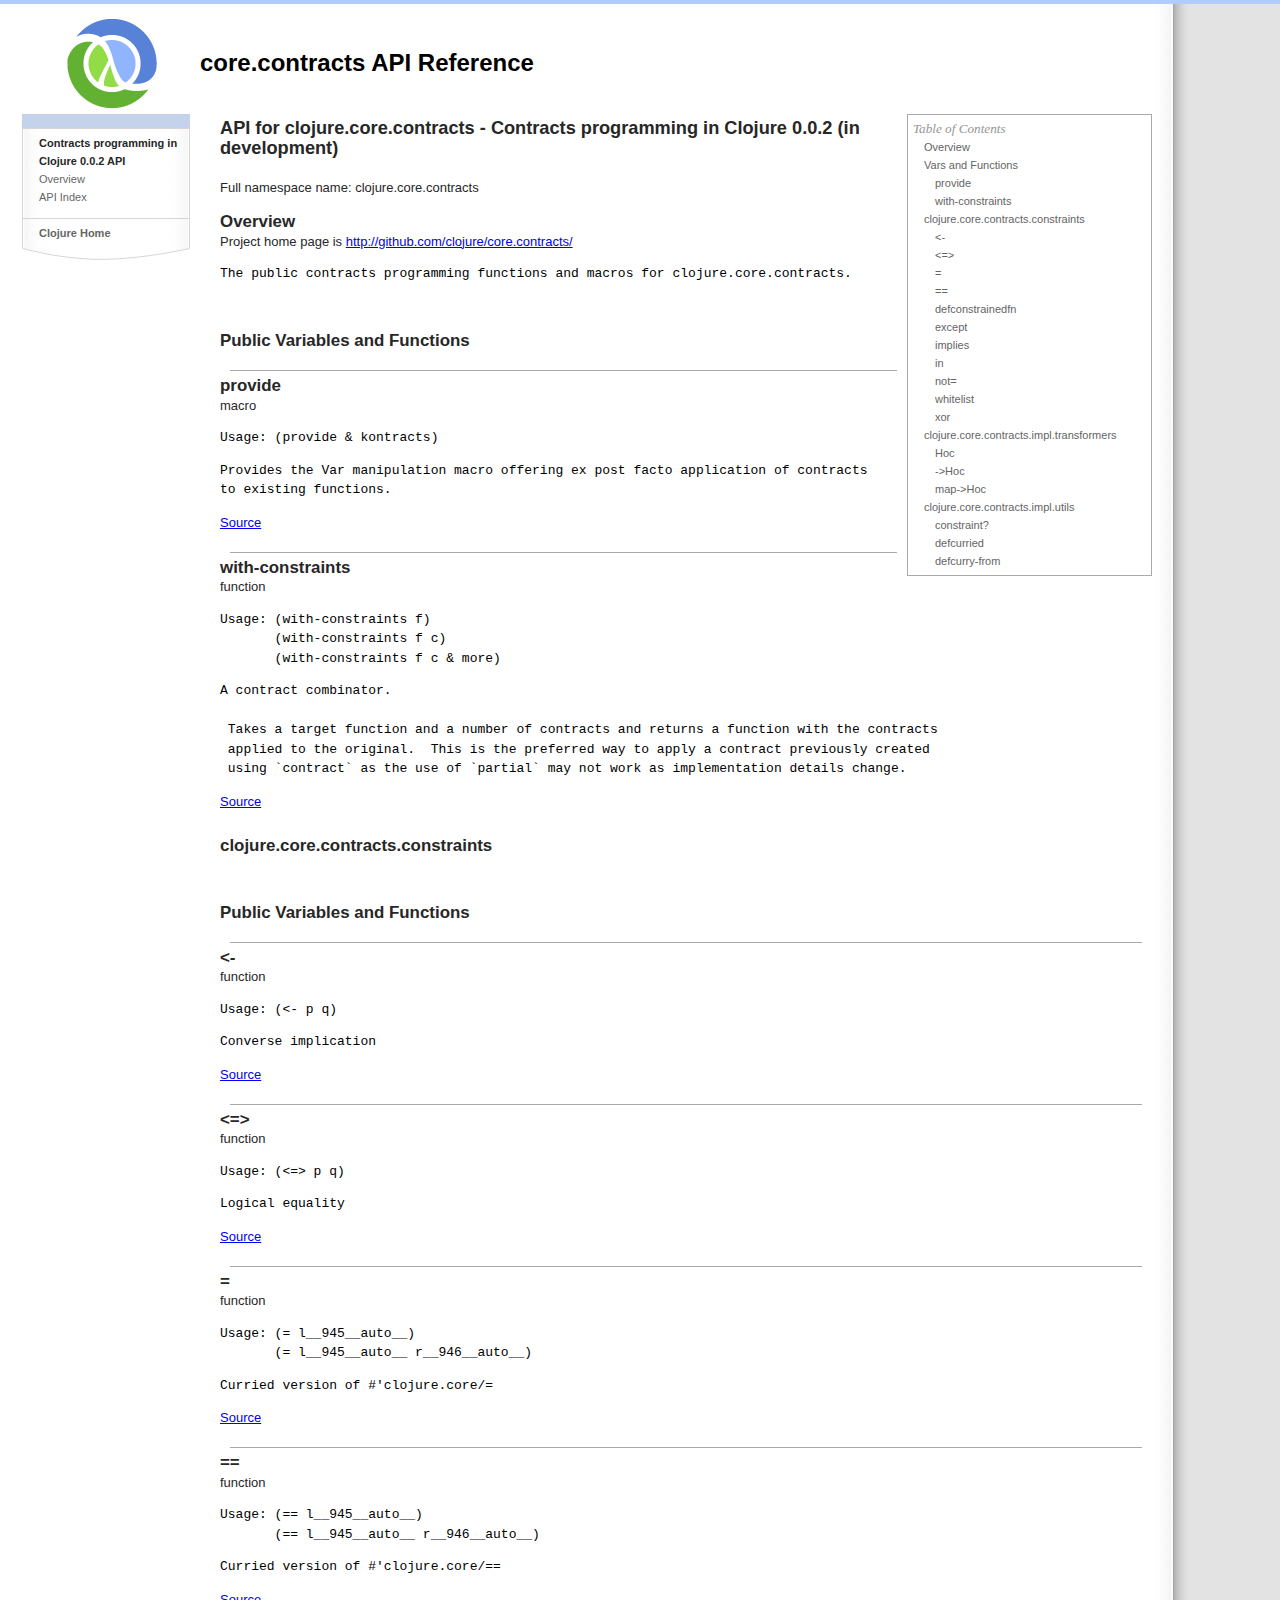
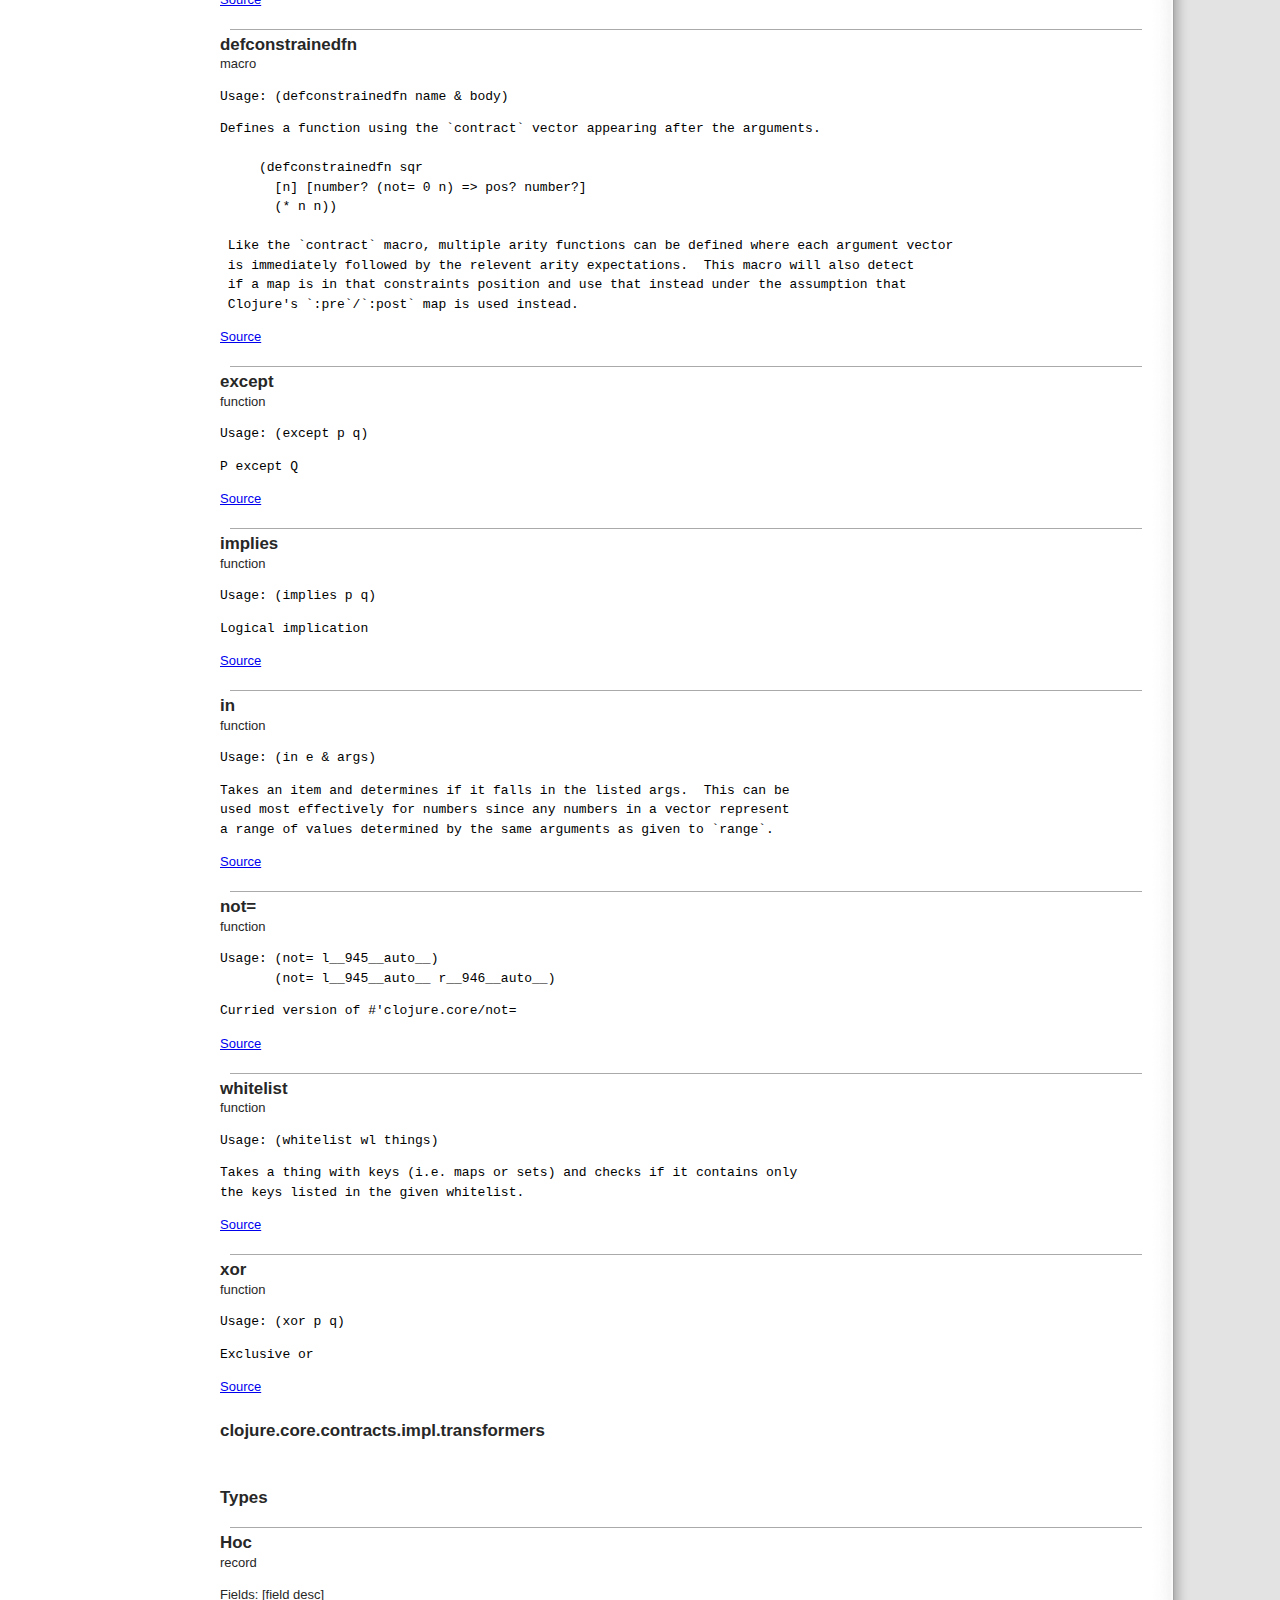
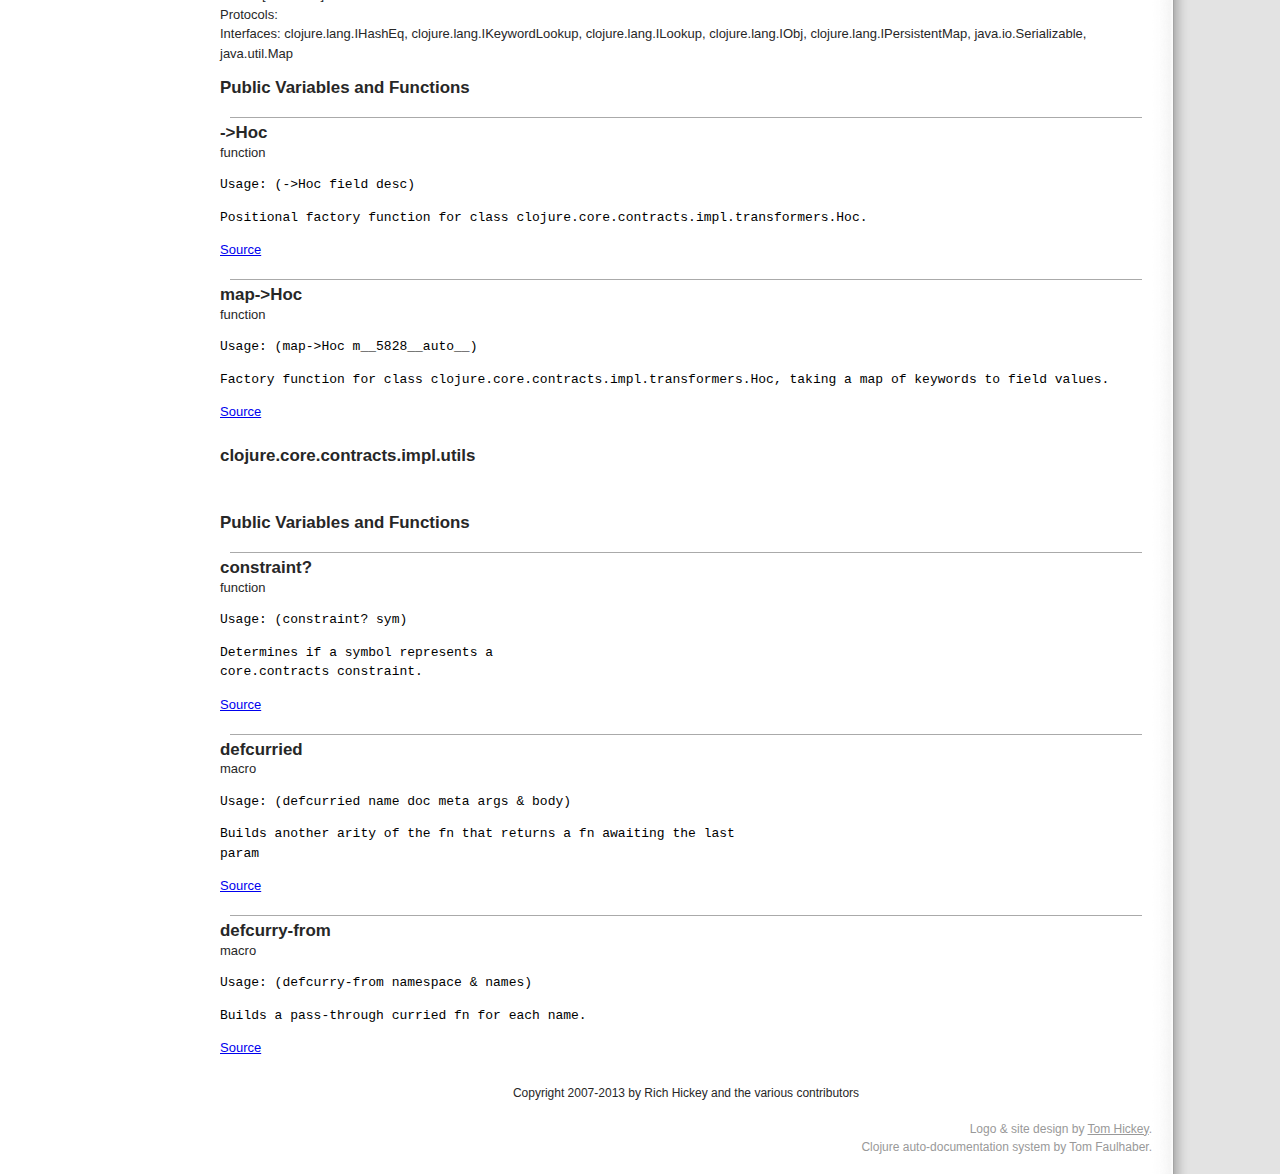
==== index.html @ 2f7f130e "Initial push of autodoc stuff" ====
<html>
  <head>
    <meta content="text/html; charset=utf-8" http-equiv="Content-Type" />
    <title>clojure.core.contracts - Contracts programming in Clojure 0.0.2 API documentation</title>
    <link href="static/favicon.png" rel="icon" />
    <link href="static/favicon.png" rel="shortcut icon" />
    <link media="all" type="text/css" href="static/clojure.css" rel="stylesheet" />
    <link media="all" type="text/css" href="static/wiki.css" rel="stylesheet" />
    <link media="all" type="text/css" href="static/internal.css" rel="stylesheet" />
    <style>.menuWrapper{height: 36px;}</style>
  </head>
<!--
This document was auto-generated from the source by the clojure autodoc system.
To report errors or ask questions about the overall documentation structure, formatting,
etc., contact Tom Faulhaber (google mail name: tomfaulhaber).
For errors in the documentation of a particular namespace, contact the author of that
namespace.
-->
  <body>
    <div id="AllContentContainer">
      <div id="Header">
	<a id="Logo" href="index.html"><img alt="Clojure" height="100" width="100" src="static/clojure-icon.gif" /></a>
	<h1><a title="page header title" id="page-header" href="index.html">core.contracts API Reference</a></h1>
      </div>
      <div id="leftcolumn"><div style="text-align: center;"></div>
<div class="menu">
  <div class="WikiCustomNav WikiElement wiki">
    <span class="toc-header"><span id="project-name">Contracts programming in Clojure</span> <span id="version">0.0.2</span> API</span><br />
    <ul>
      <li><a class="wiki_link" href="index.html">Overview</a></li>
      <li><a class="wiki_link" href="api-index.html">API Index</a></li>
    </ul>
    
    
    <a href="http://clojure.org" class="wiki_link">Clojure Home</a>
  </div>
</div>
</div>
      <div id="rightcolumn">
	<div id="Content">
	  <div class="contentBox"><div class="innerContentBox">
              <div id="content_view" class="wiki wikiPage">
                <div id="right-sidebar"><div id="toc">
  <h1 class="nopad">Table of Contents</h1>
  <div style="margin-left: 1em;" class="toc-section">
    <a href="#toc0" style="margin-top: 3px;">Overview</a>
    
  </div><div style="margin-left: 1em;" class="toc-section">
    <a href="#" style="margin-top: 3px;"></a>
    
  </div><div style="margin-left: 1em;" class="toc-section">
    <a href="#" style="margin-top: 3px;"></a>
    
  </div><div style="margin-left: 1em;" class="toc-section">
    <a href="#var-section" style="margin-top: 3px;">Vars and Functions</a>
    <div style="margin-left: 1em;" class="toc-entry">
      <a class="toc-entry-anchor" href="#clojure.core.contracts/provide">provide</a>
      
    </div><div style="margin-left: 1em;" class="toc-entry">
      <a class="toc-entry-anchor" href="#clojure.core.contracts/with-constraints">with-constraints</a>
      
    </div>
  </div><div style="margin-left: 1em;" class="toc-section">
    <a href="#clojure.core.contracts.constraints" style="margin-top: 3px;">clojure.core.contracts.constraints</a>
    <div style="margin-left: 1em;" class="toc-entry">
      <a class="toc-entry-anchor" href="#clojure.core.contracts.constraints/&lt;-">&lt;-</a>
      
    </div><div style="margin-left: 1em;" class="toc-entry">
      <a class="toc-entry-anchor" href="#clojure.core.contracts.constraints/&lt;=&gt;">&lt;=&gt;</a>
      
    </div><div style="margin-left: 1em;" class="toc-entry">
      <a class="toc-entry-anchor" href="#clojure.core.contracts.constraints/=">=</a>
      
    </div><div style="margin-left: 1em;" class="toc-entry">
      <a class="toc-entry-anchor" href="#clojure.core.contracts.constraints/==">==</a>
      
    </div><div style="margin-left: 1em;" class="toc-entry">
      <a class="toc-entry-anchor" href="#clojure.core.contracts.constraints/defconstrainedfn">defconstrainedfn</a>
      
    </div><div style="margin-left: 1em;" class="toc-entry">
      <a class="toc-entry-anchor" href="#clojure.core.contracts.constraints/except">except</a>
      
    </div><div style="margin-left: 1em;" class="toc-entry">
      <a class="toc-entry-anchor" href="#clojure.core.contracts.constraints/implies">implies</a>
      
    </div><div style="margin-left: 1em;" class="toc-entry">
      <a class="toc-entry-anchor" href="#clojure.core.contracts.constraints/in">in</a>
      
    </div><div style="margin-left: 1em;" class="toc-entry">
      <a class="toc-entry-anchor" href="#clojure.core.contracts.constraints/not=">not=</a>
      
    </div><div style="margin-left: 1em;" class="toc-entry">
      <a class="toc-entry-anchor" href="#clojure.core.contracts.constraints/whitelist">whitelist</a>
      
    </div><div style="margin-left: 1em;" class="toc-entry">
      <a class="toc-entry-anchor" href="#clojure.core.contracts.constraints/xor">xor</a>
      
    </div>
  </div><div style="margin-left: 1em;" class="toc-section">
    <a href="#clojure.core.contracts.impl.transformers" style="margin-top: 3px;">clojure.core.contracts.impl.transformers</a>
    <div style="margin-left: 1em;" class="toc-entry">
      <a class="toc-entry-anchor" href="#clojure.core.contracts.impl.transformers/Hoc">Hoc</a>
      
    </div><div style="margin-left: 1em;" class="toc-entry">
      <a class="toc-entry-anchor" href="#clojure.core.contracts.impl.transformers/-&gt;Hoc">-&gt;Hoc</a>
      
    </div><div style="margin-left: 1em;" class="toc-entry">
      <a class="toc-entry-anchor" href="#clojure.core.contracts.impl.transformers/map-&gt;Hoc">map-&gt;Hoc</a>
      
    </div>
  </div><div style="margin-left: 1em;" class="toc-section">
    <a href="#clojure.core.contracts.impl.utils" style="margin-top: 3px;">clojure.core.contracts.impl.utils</a>
    <div style="margin-left: 1em;" class="toc-entry">
      <a class="toc-entry-anchor" href="#clojure.core.contracts.impl.utils/constraint?">constraint?</a>
      
    </div><div style="margin-left: 1em;" class="toc-entry">
      <a class="toc-entry-anchor" href="#clojure.core.contracts.impl.utils/defcurried">defcurried</a>
      
    </div><div style="margin-left: 1em;" class="toc-entry">
      <a class="toc-entry-anchor" href="#clojure.core.contracts.impl.utils/defcurry-from">defcurry-from</a>
      
    </div>
  </div>
</div>
</div>
                <div id="content-tag"><h1 id="overview">API for <span id="clojure.core.contracts">clojure.core.contracts</span>
  - <span id="header-project">Contracts programming in Clojure</span> <span id="header-version">0.0.2</span><span id="header-status-block"> (<span id="header-status">in development</span>)</span>
  </h1>

<br />Full namespace name: <span id="long-name">clojure.core.contracts</span>
<p></p>
<h2>Overview</h2>
<div id="home-page">Project home page is <a href="http://github.com/clojure/core.contracts/">http://github.com/clojure/core.contracts/</a></div>
<pre id="namespace-docstr">The public contracts programming functions and macros for clojure.core.contracts.</pre>


<br />



<div id="var-section">
  <p></p>
  <h2>Public Variables and Functions</h2>
  <div id="var-entry">
    <br />
    <hr />
    <h2 id="clojure.core.contracts/provide">provide</h2>
    <span id="var-type">macro</span><br />
    <pre id="var-usage">Usage: (provide &amp; kontracts)
</pre>
    <pre id="var-docstr">Provides the Var manipulation macro offering ex post facto application of contracts
to existing functions.</pre>
    
    
    <a href="https://github.com/clojure/core.contracts/blob/66fbe3d77ca27d4d5b20b43f391180360c67171d/src/main/clojure/clojure/core/contracts.clj#L54" id="var-source">Source</a>
  </div><div id="var-entry">
    <br />
    <hr />
    <h2 id="clojure.core.contracts/with-constraints">with-constraints</h2>
    <span id="var-type">function</span><br />
    <pre id="var-usage">Usage: (with-constraints f)
       (with-constraints f c)
       (with-constraints f c &amp; more)
</pre>
    <pre id="var-docstr">A contract combinator.

 Takes a target function and a number of contracts and returns a function with the contracts
 applied to the original.  This is the preferred way to apply a contract previously created
 using `contract` as the use of `partial` may not work as implementation details change.
</pre>
    
    
    <a href="https://github.com/clojure/core.contracts/blob/66fbe3d77ca27d4d5b20b43f391180360c67171d/src/main/clojure/clojure/core/contracts.clj#L42" id="var-source">Source</a>
  </div>
</div>
<br />
<h2 id="clojure.core.contracts.constraints">clojure.core.contracts.constraints</h2>
<pre id="namespace-docstr"></pre>


<br />


<div id="var-section">
  <p></p>
  <h2>Public Variables and Functions</h2>
  <div id="var-entry">
    <br />
    <hr />
    <h2 id="clojure.core.contracts.constraints/&lt;-">&lt;-</h2>
    <span id="var-type">function</span><br />
    <pre id="var-usage">Usage: (&lt;- p q)
</pre>
    <pre id="var-docstr">Converse implication</pre>
    
    
    <a href="https://github.com/clojure/core.contracts/blob/1bcd09d89857fc1eafd57a574f30b8cf74f12e55/src/main/clojure/clojure/core/contracts/constraints.clj#L41" id="var-source">Source</a>
  </div><div id="var-entry">
    <br />
    <hr />
    <h2 id="clojure.core.contracts.constraints/&lt;=&gt;">&lt;=&gt;</h2>
    <span id="var-type">function</span><br />
    <pre id="var-usage">Usage: (&lt;=&gt; p q)
</pre>
    <pre id="var-docstr">Logical equality</pre>
    
    
    <a href="https://github.com/clojure/core.contracts/blob/1bcd09d89857fc1eafd57a574f30b8cf74f12e55/src/main/clojure/clojure/core/contracts/constraints.clj#L51" id="var-source">Source</a>
  </div><div id="var-entry">
    <br />
    <hr />
    <h2 id="clojure.core.contracts.constraints/=">=</h2>
    <span id="var-type">function</span><br />
    <pre id="var-usage">Usage: (= l__945__auto__)
       (= l__945__auto__ r__946__auto__)
</pre>
    <pre id="var-docstr">Curried version of #'clojure.core/=</pre>
    
    
    <a href="https://github.com/clojure/core.contracts/blob/1bcd09d89857fc1eafd57a574f30b8cf74f12e55/src/main/clojure/clojure/core/contracts/constraints.clj#L63" id="var-source">Source</a>
  </div><div id="var-entry">
    <br />
    <hr />
    <h2 id="clojure.core.contracts.constraints/==">==</h2>
    <span id="var-type">function</span><br />
    <pre id="var-usage">Usage: (== l__945__auto__)
       (== l__945__auto__ r__946__auto__)
</pre>
    <pre id="var-docstr">Curried version of #'clojure.core/==</pre>
    
    
    <a href="https://github.com/clojure/core.contracts/blob/1bcd09d89857fc1eafd57a574f30b8cf74f12e55/src/main/clojure/clojure/core/contracts/constraints.clj#L63" id="var-source">Source</a>
  </div><div id="var-entry">
    <br />
    <hr />
    <h2 id="clojure.core.contracts.constraints/defconstrainedfn">defconstrainedfn</h2>
    <span id="var-type">macro</span><br />
    <pre id="var-usage">Usage: (defconstrainedfn name &amp; body)
</pre>
    <pre id="var-docstr">Defines a function using the `contract` vector appearing after the arguments.

     (defconstrainedfn sqr
       [n] [number? (not= 0 n) =&gt; pos? number?]
       (* n n))

 Like the `contract` macro, multiple arity functions can be defined where each argument vector
 is immediately followed by the relevent arity expectations.  This macro will also detect
 if a map is in that constraints position and use that instead under the assumption that
 Clojure's `:pre`/`:post` map is used instead.
</pre>
    
    
    <a href="https://github.com/clojure/core.contracts/blob/1bcd09d89857fc1eafd57a574f30b8cf74f12e55/src/main/clojure/clojure/core/contracts/constraints.clj#L78" id="var-source">Source</a>
  </div><div id="var-entry">
    <br />
    <hr />
    <h2 id="clojure.core.contracts.constraints/except">except</h2>
    <span id="var-type">function</span><br />
    <pre id="var-usage">Usage: (except p q)
</pre>
    <pre id="var-docstr">P except Q</pre>
    
    
    <a href="https://github.com/clojure/core.contracts/blob/1bcd09d89857fc1eafd57a574f30b8cf74f12e55/src/main/clojure/clojure/core/contracts/constraints.clj#L46" id="var-source">Source</a>
  </div><div id="var-entry">
    <br />
    <hr />
    <h2 id="clojure.core.contracts.constraints/implies">implies</h2>
    <span id="var-type">function</span><br />
    <pre id="var-usage">Usage: (implies p q)
</pre>
    <pre id="var-docstr">Logical implication</pre>
    
    
    <a href="https://github.com/clojure/core.contracts/blob/1bcd09d89857fc1eafd57a574f30b8cf74f12e55/src/main/clojure/clojure/core/contracts/constraints.clj#L36" id="var-source">Source</a>
  </div><div id="var-entry">
    <br />
    <hr />
    <h2 id="clojure.core.contracts.constraints/in">in</h2>
    <span id="var-type">function</span><br />
    <pre id="var-usage">Usage: (in e &amp; args)
</pre>
    <pre id="var-docstr">Takes an item and determines if it falls in the listed args.  This can be
used most effectively for numbers since any numbers in a vector represent
a range of values determined by the same arguments as given to `range`.</pre>
    
    
    <a href="https://github.com/clojure/core.contracts/blob/1bcd09d89857fc1eafd57a574f30b8cf74f12e55/src/main/clojure/clojure/core/contracts/constraints.clj#L14" id="var-source">Source</a>
  </div><div id="var-entry">
    <br />
    <hr />
    <h2 id="clojure.core.contracts.constraints/not=">not=</h2>
    <span id="var-type">function</span><br />
    <pre id="var-usage">Usage: (not= l__945__auto__)
       (not= l__945__auto__ r__946__auto__)
</pre>
    <pre id="var-docstr">Curried version of #'clojure.core/not=</pre>
    
    
    <a href="https://github.com/clojure/core.contracts/blob/1bcd09d89857fc1eafd57a574f30b8cf74f12e55/src/main/clojure/clojure/core/contracts/constraints.clj#L63" id="var-source">Source</a>
  </div><div id="var-entry">
    <br />
    <hr />
    <h2 id="clojure.core.contracts.constraints/whitelist">whitelist</h2>
    <span id="var-type">function</span><br />
    <pre id="var-usage">Usage: (whitelist wl things)
</pre>
    <pre id="var-docstr">Takes a thing with keys (i.e. maps or sets) and checks if it contains only
the keys listed in the given whitelist.</pre>
    
    
    <a href="https://github.com/clojure/core.contracts/blob/1bcd09d89857fc1eafd57a574f30b8cf74f12e55/src/main/clojure/clojure/core/contracts/constraints.clj#L29" id="var-source">Source</a>
  </div><div id="var-entry">
    <br />
    <hr />
    <h2 id="clojure.core.contracts.constraints/xor">xor</h2>
    <span id="var-type">function</span><br />
    <pre id="var-usage">Usage: (xor p q)
</pre>
    <pre id="var-docstr">Exclusive or</pre>
    
    
    <a href="https://github.com/clojure/core.contracts/blob/1bcd09d89857fc1eafd57a574f30b8cf74f12e55/src/main/clojure/clojure/core/contracts/constraints.clj#L57" id="var-source">Source</a>
  </div>
</div>
<br />
<h2 id="clojure.core.contracts.impl.transformers">clojure.core.contracts.impl.transformers</h2>
<pre id="namespace-docstr"></pre>


<br />

<div id="type-section">
  <p></p>
  <h2>Types</h2>
  <div id="type-entry">
    <br />
    <hr />
    <h2 id="clojure.core.contracts.impl.transformers/Hoc">Hoc</h2>
    <span id="type-type">record</span><br />
    <pre id="type-docstr"></pre>
    Fields: <span id="type-fields">[field desc]</span><br />
    Protocols: <span id="type-protocols"></span><br />
    Interfaces: <span id="type-interfaces">clojure.lang.IHashEq, clojure.lang.IKeywordLookup, clojure.lang.ILookup, clojure.lang.IObj, clojure.lang.IPersistentMap, java.io.Serializable, java.util.Map</span><br />
  </div>
</div>
<div id="var-section">
  <p></p>
  <h2>Public Variables and Functions</h2>
  <div id="var-entry">
    <br />
    <hr />
    <h2 id="clojure.core.contracts.impl.transformers/-&gt;Hoc">-&gt;Hoc</h2>
    <span id="var-type">function</span><br />
    <pre id="var-usage">Usage: (-&gt;Hoc field desc)
</pre>
    <pre id="var-docstr">Positional factory function for class clojure.core.contracts.impl.transformers.Hoc.</pre>
    
    
    <a href="https://github.com/clojure/core.contracts/blob/66fbe3d77ca27d4d5b20b43f391180360c67171d/src/main/clojure/clojure/core/contracts/impl/transformers.clj#L24" id="var-source">Source</a>
  </div><div id="var-entry">
    <br />
    <hr />
    <h2 id="clojure.core.contracts.impl.transformers/map-&gt;Hoc">map-&gt;Hoc</h2>
    <span id="var-type">function</span><br />
    <pre id="var-usage">Usage: (map-&gt;Hoc m__5828__auto__)
</pre>
    <pre id="var-docstr">Factory function for class clojure.core.contracts.impl.transformers.Hoc, taking a map of keywords to field values.</pre>
    
    
    <a href="https://github.com/clojure/core.contracts/blob/66fbe3d77ca27d4d5b20b43f391180360c67171d/src/main/clojure/clojure/core/contracts/impl/transformers.clj#L24" id="var-source">Source</a>
  </div>
</div>
<br />
<h2 id="clojure.core.contracts.impl.utils">clojure.core.contracts.impl.utils</h2>
<pre id="namespace-docstr"></pre>


<br />


<div id="var-section">
  <p></p>
  <h2>Public Variables and Functions</h2>
  <div id="var-entry">
    <br />
    <hr />
    <h2 id="clojure.core.contracts.impl.utils/constraint?">constraint?</h2>
    <span id="var-type">function</span><br />
    <pre id="var-usage">Usage: (constraint? sym)
</pre>
    <pre id="var-docstr">Determines if a symbol represents a
core.contracts constraint.</pre>
    
    
    <a href="https://github.com/clojure/core.contracts/blob/fc6b92fbb9e061f105cb90092934aba1608e1945/src/main/clojure/clojure/core/contracts/impl/utils.clj#L56" id="var-source">Source</a>
  </div><div id="var-entry">
    <br />
    <hr />
    <h2 id="clojure.core.contracts.impl.utils/defcurried">defcurried</h2>
    <span id="var-type">macro</span><br />
    <pre id="var-usage">Usage: (defcurried name doc meta args &amp; body)
</pre>
    <pre id="var-docstr">Builds another arity of the fn that returns a fn awaiting the last
param</pre>
    
    
    <a href="https://github.com/clojure/core.contracts/blob/fc6b92fbb9e061f105cb90092934aba1608e1945/src/main/clojure/clojure/core/contracts/impl/utils.clj#L38" id="var-source">Source</a>
  </div><div id="var-entry">
    <br />
    <hr />
    <h2 id="clojure.core.contracts.impl.utils/defcurry-from">defcurry-from</h2>
    <span id="var-type">macro</span><br />
    <pre id="var-usage">Usage: (defcurry-from namespace &amp; names)
</pre>
    <pre id="var-docstr">Builds a pass-through curried fn for each name.</pre>
    
    
    <a href="https://github.com/clojure/core.contracts/blob/fc6b92fbb9e061f105cb90092934aba1608e1945/src/main/clojure/clojure/core/contracts/impl/utils.clj#L44" id="var-source">Source</a>
  </div>
</div>


</div>
              </div>
            </div>
          </div>
	</div>
	<div id="foot">
	  <div style="text-align: center;" id="copyright">Copyright 2007-2013 by Rich Hickey and the various contributors</div>
	</div>
      </div>
      <div id="DesignedBy">Logo &amp; site design by <a title="Visit Tom Hickey's website." href="http://www.tomhickey.com">Tom Hickey</a>.<br />
      Clojure auto-documentation system by Tom Faulhaber.</div>
    </div>
    <!-- /AllContentContainer -->
  </body>

</html>
---- static/clojure.css ----
body {margin: 0;padding: 0;background-color: #e3e3e3;border-top: 4px solid #b3ccfe;color: #272727}
body, .wiki, #Content, .wikipage {font-family: "Lucida Grande","Trebuchet MS","Bitstream Vera Sans",Verdana,Helvetica,sans-serif;font-size: 12px;line-height: 18px;}
#leftcolumn .wiki_link, #toc, #toc a, .toc-header {font-size: 11px;line-height: 18px;text-decoration: none}
img {border: 0;}
#AllContentContainer {max-width: 96em;min-width: 663px;background: #fff url(space/content-background.gif) right repeat-y;padding: 0 40px 18px 0;}

#Header {position: relative;clear: both;overflow: auto;height: 110px}
#Logo {position: absolute;top: 0;left: 0;padding: 10px 0 0 62px;width: 138px;height: 100px}
#Header h1 {float: left;border: 0;margin: 0;padding: 0;position: absolute;top: 50;left: 200px; height: 60px}
#Header h1 a:link, #Header h1 a:visited, #Header h1 a:hover {color:#000000; text-decoration: none;}
#Resources {min-height: 110px;width: 234px;padding: 5px 0;float: right;border-bottom: 1px solid #abc4e2;background: #e4eaf7 url(space/resources-background.gif) repeat-y;overflow: auto;}
#Resources ul {margin: 0;padding: 0 25px;list-style: none;}
#ResourcesB {float: right;}
#Resources a {text-decoration: none;}
#Resources a:link, #Resources a:visited, #Resources a:hover, #Resources a:active {color: #4c5770;}
#Resources a:hover {text-decoration: underline;}

#leftcolumn {margin: 0 0 0 22px;float: left;width: 168px;padding-bottom: 18px;background: #c5d2eb url(space/left-nav-bottom.gif) bottom no-repeat;}

#leftcolumn ul {list-style: none;margin: 0;padding: 0;}

#leftcolumn a, #leftcolumn .toc-header {font-weight: bold;display: block;background: transparent url(space/left-nav-divider.gif) repeat-x;padding: 6px 0 0 17px;margin: 12px 0 0 0;}
#leftcolumn li a {font-weight: normal;background:none;margin: 0;padding: 0 0 0 17px;}
#leftcolumn br {display: none;}
#leftcolumn .menu {margin-top: 14px;background: #fff url(space/left-nav-background.gif) repeat-y;}

#leftcolumn a:link , #leftcolumn a:visited , #leftcolumn a:active {color: #666;}
#leftcolumn a:hover {text-decoration: underline;color: #222;}

#rightcolumn {margin-left: 220px;}

.wiki #toc {border: none;margin: 0 0 30px 18px;width: 222px;padding: 0 0 17px 12px;background: transparent url(space/toc-background.gif) repeat-y;border-bottom: 1px solid #d6d6d6;}
.wiki #toc h1, .wiki #toc div {margin: 0;padding: 0;}
.wiki #toc h1 {font-size: 14px;line-height: 18px;font-family: Georgia, "Times New Roman", Times, serif;font-style: italic;font-weight: normal;color: #969696;padding: 10px 0 8px 11px;}
.wiki #toc a:link, .wiki #toc a:visited, .wiki #toc a:active {color: #646464;}
.wiki #toc a:hover {background: none;color: #333333;}

.wiki pre {font-family: Inconsolata, Monaco, Consolas, "Lucida Console", "Courier New", Courier, monospace;background-color: transparent;border: 0px;color: #000000}
#DesignedBy { clear: both; text-align: right; margin-top: 18px;}
#DesignedBy, #DesignedBy a, #DesignedBy a:link, #DesignedBy a:visited, #DesignedBy a:hover, #DesignedBy a:active { color: #999; }

#WikiHeaderNavContainer { height: 36px; position: relative; }
#leftcolumn .WikiActions a {display: inline;}

.comment { color: gray; }
.string {	color: teal; }
.function { color: #00c; }
.macro, .specialops { color: #60c; }
.parens { color: #000; }
.keyword { color: #c09; }
.brackets { color: #006; }
.curlybrackets { color: #906; }
---- static/wiki.css ----
/* Wiki Rendered Styles */
.wiki { line-height: 150%; font-family: arial, helvetica, sans-serif; font-size: small; }
.wiki h1 { font-weight: bold; padding: 5px 0 0 0; margin: 0; font-size: 1.4em; }
.wiki h2 { font-weight: bold; padding: 5px 0 0 0; margin: 0; font-size: 1.3em; }
.wiki h3 { font-weight: bold; padding: 5px 0 0 0; margin: 0; font-size: 1.1em; }
.wiki h4 { font-weight: normal; padding: 5px 0 0 0; margin: 0; font-size: 1.066em; }
.wiki h5 { font-weight: normal; padding: 5px 0 0 0; margin: 0; font-size: 1.033em; }
.wiki h6 { font-weight: normal; padding: 5px 0 0 0; margin: 0; font-size: 1.0em; }
.wiki table { border-collapse: collapse; margin: 10px 0; font-size: small; }
.wiki p { margin: 0; padding: 0; padding: 5px 0; }
.wiki td { border: 1px solid #DDD; }
.wiki #toc { border: 1px solid #AAA; background: #fff; padding: 5px; margin: 0 0 10px 10px; width: 25%; float: right; clear: right;}
.wiki #toc h1 { font-weight: normal; font-size: 1.2em; padding: 0; }
.wiki #toc a:hover { color: #00D; background: #FFD; }

.wiki hr { height: 1px; color: #AAA; background-color: #AAA; border: 0; margin: 0 10px; }
.wiki ul { padding: .5em 0 0 3em; margin: 0; }
.wiki ol { padding: .5em 0 0 3em; margin: 0; }
.wiki ul.quotelist { list-style: none; }
.wiki tt { font-size: small; }
.wiki img { border: 0; padding: 4px; }
---- static/internal.css ----
/* *** MISC STUFF USED ALL OVER *** */
.nowrap { white-space: nowrap; }
.hidden { display: none; }
tr td .sm { font-size: 90%; }
.grey { color: #666; }
.smgrey { color: #666; font-size: 80%; }
.grey a { color: #666; }
.textentry { font-family: arial, helvetica, sans-serif; border: 1px solid #999; }
.nopad { padding: 0; margin: 0; }
.bblack { color: #000; font-size: 1.1em; font-weight: bold; }
.bblacklight { color: #000; font-size: 1.1em; }

/* IE6 min-height: http://www.dustindiaz.com/min-height-fast-hack */
#content_view { display: block; padding-bottom: 2em; width: 100%; min-height: 600px; height: auto !important; height: 600px; }

/* Used with .innerContentBox and #WikiAds to position the ad column */
.contentBox { position: relative; min-height: 600px; height: auto !important; height: 600px; }
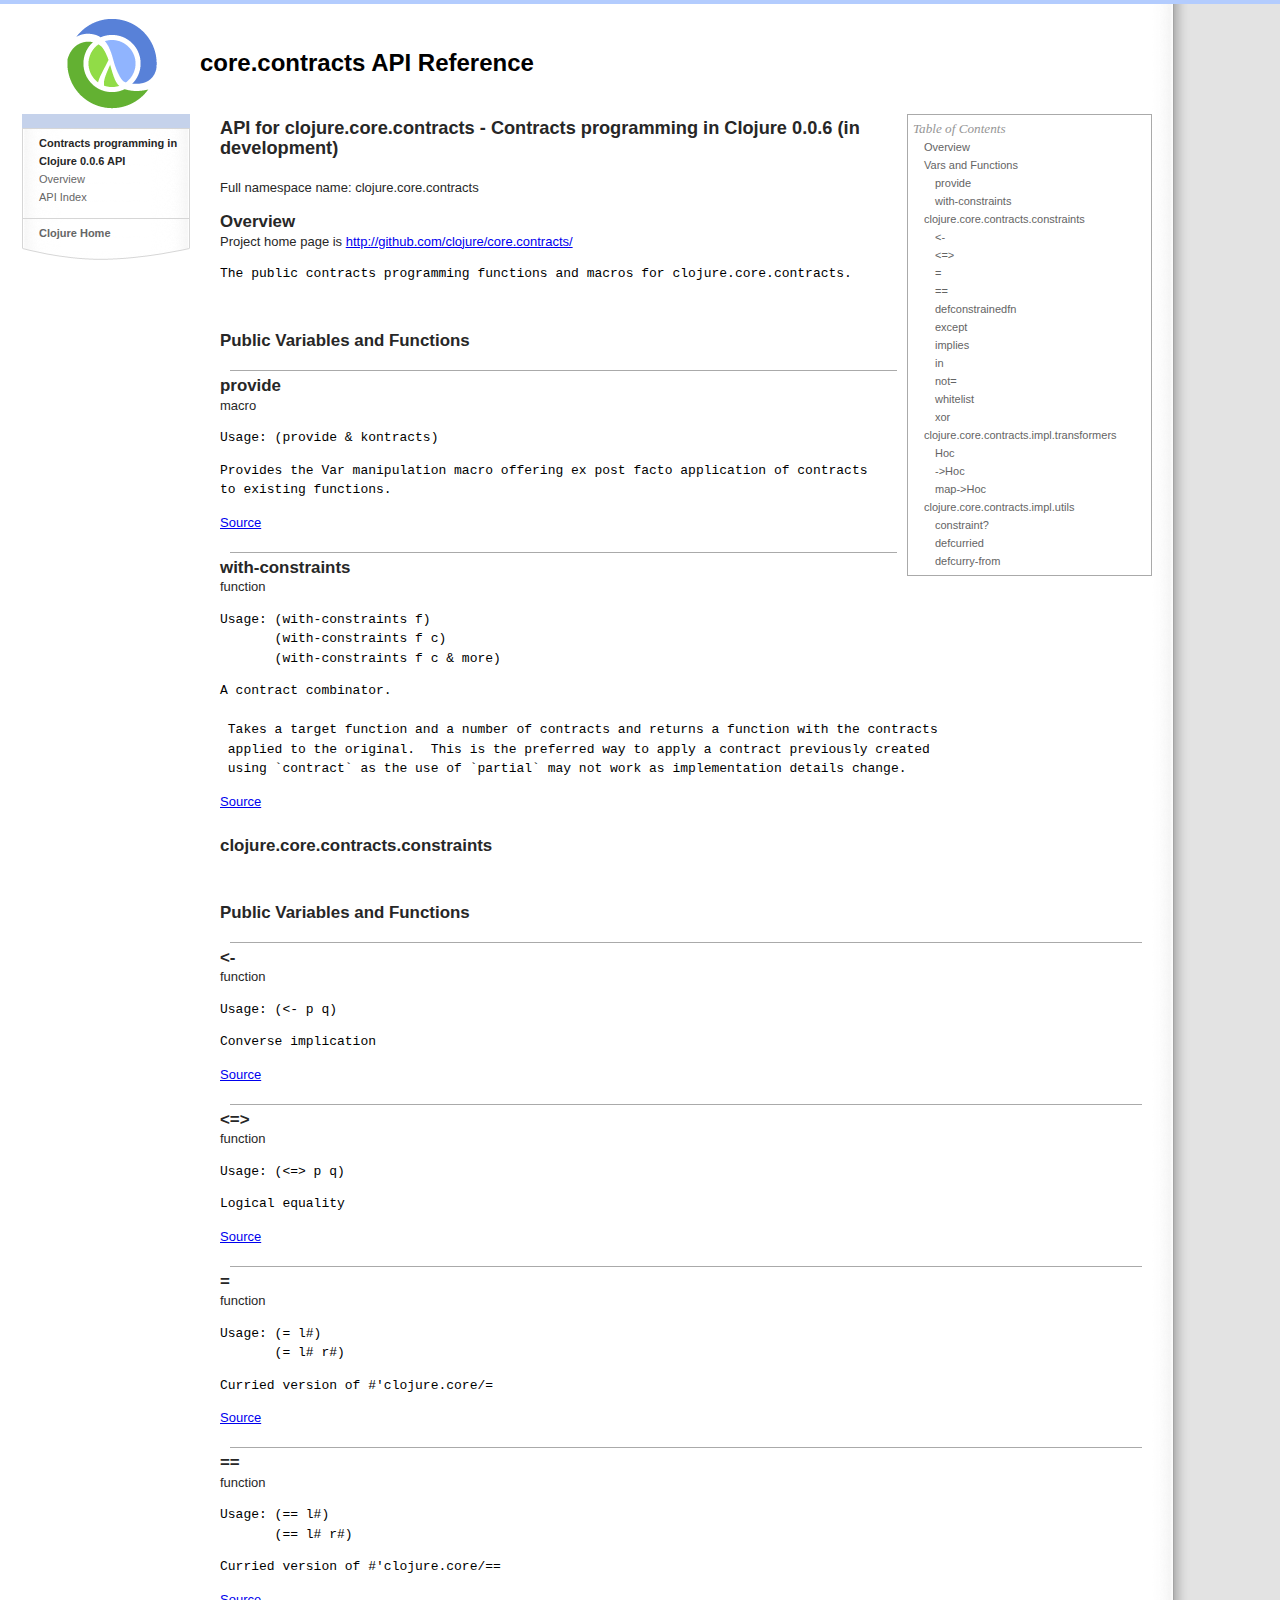
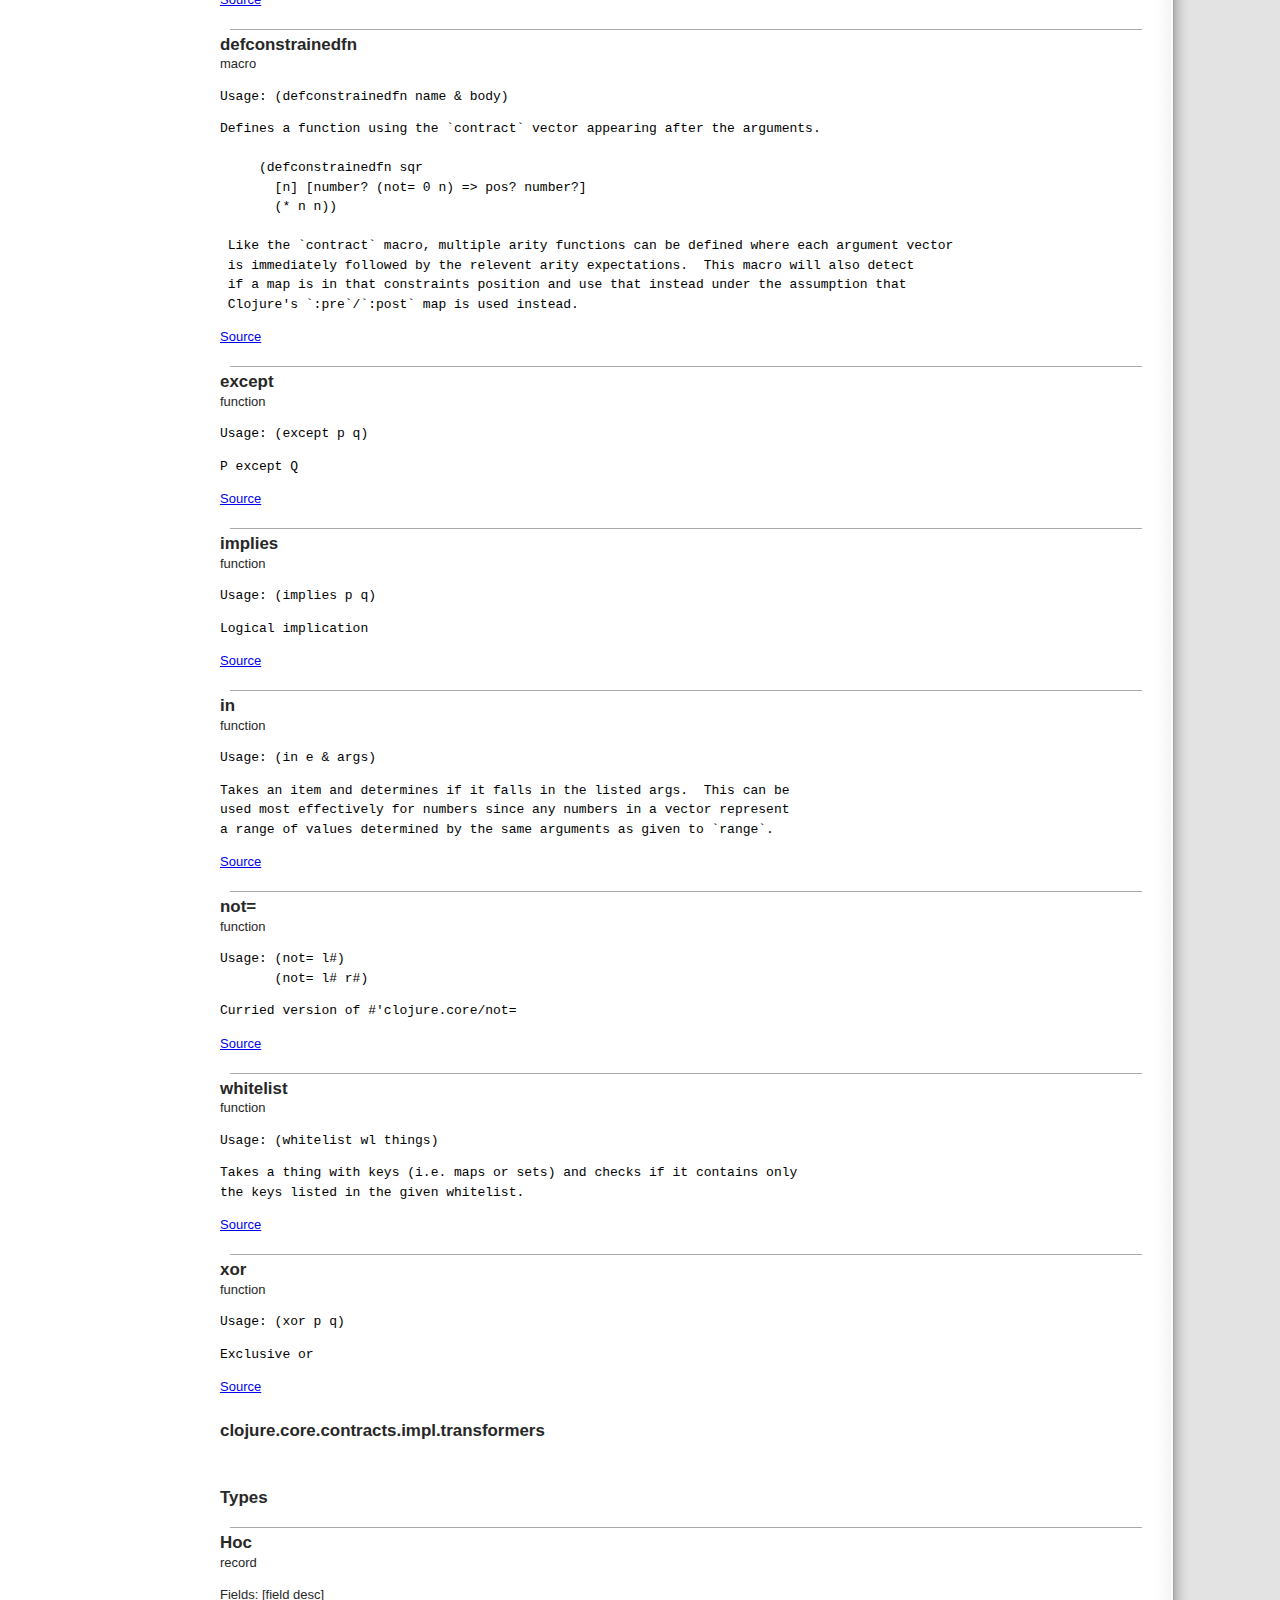
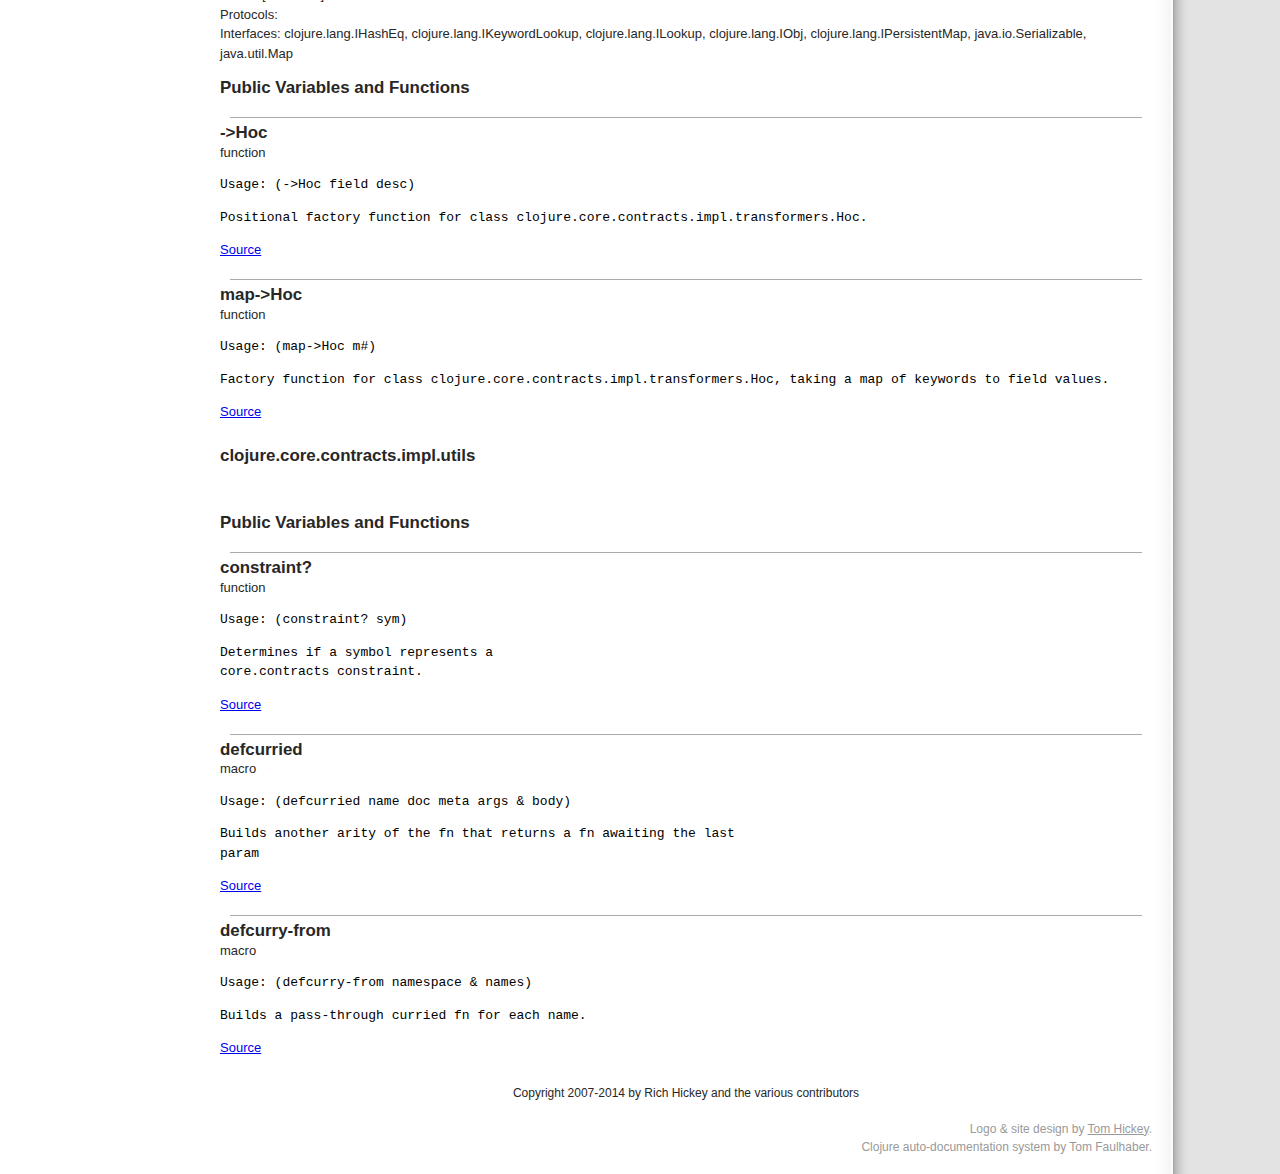
==== commit 70c05bfb: "Autodoc commit for master/0f55199d" ====
--- a/index.html
+++ b/index.html
@@ -1,7 +1,7 @@
 <html>
   <head>
     <meta content="text/html; charset=utf-8" http-equiv="Content-Type" />
-    <title>clojure.core.contracts - Contracts programming in Clojure 0.0.2 API documentation</title>
+    <title>clojure.core.contracts - Contracts programming in Clojure 0.0.6 API documentation</title>
     <link href="static/favicon.png" rel="icon" />
     <link href="static/favicon.png" rel="shortcut icon" />
     <link media="all" type="text/css" href="static/clojure.css" rel="stylesheet" />
@@ -25,7 +25,7 @@
       <div id="leftcolumn"><div style="text-align: center;"></div>
 <div class="menu">
   <div class="WikiCustomNav WikiElement wiki">
-    <span class="toc-header"><span id="project-name">Contracts programming in Clojure</span> <span id="version">0.0.2</span> API</span><br />
+    <span class="toc-header"><span id="project-name">Contracts programming in Clojure</span> <span id="version">0.0.6</span> API</span><br />
     <ul>
       <li><a class="wiki_link" href="index.html">Overview</a></li>
       <li><a class="wiki_link" href="api-index.html">API Index</a></li>
@@ -124,7 +124,7 @@
 </div>
 </div>
                 <div id="content-tag"><h1 id="overview">API for <span id="clojure.core.contracts">clojure.core.contracts</span>
-  - <span id="header-project">Contracts programming in Clojure</span> <span id="header-version">0.0.2</span><span id="header-status-block"> (<span id="header-status">in development</span>)</span>
+  - <span id="header-project">Contracts programming in Clojure</span> <span id="header-version">0.0.6</span><span id="header-status-block"> (<span id="header-status">in development</span>)</span>
   </h1>
 
 <br />Full namespace name: <span id="long-name">clojure.core.contracts</span>
@@ -194,7 +194,7 @@
     <pre id="var-docstr">Converse implication</pre>
     
     
-    <a href="https://github.com/clojure/core.contracts/blob/1bcd09d89857fc1eafd57a574f30b8cf74f12e55/src/main/clojure/clojure/core/contracts/constraints.clj#L41" id="var-source">Source</a>
+    <a href="https://github.com/clojure/core.contracts/blob/6af4be591211946909102051413b09d19e5a0126/src/main/clojure/clojure/core/contracts/constraints.clj#L42" id="var-source">Source</a>
   </div><div id="var-entry">
     <br />
     <hr />
@@ -205,31 +205,31 @@
     <pre id="var-docstr">Logical equality</pre>
     
     
-    <a href="https://github.com/clojure/core.contracts/blob/1bcd09d89857fc1eafd57a574f30b8cf74f12e55/src/main/clojure/clojure/core/contracts/constraints.clj#L51" id="var-source">Source</a>
+    <a href="https://github.com/clojure/core.contracts/blob/6af4be591211946909102051413b09d19e5a0126/src/main/clojure/clojure/core/contracts/constraints.clj#L52" id="var-source">Source</a>
   </div><div id="var-entry">
     <br />
     <hr />
     <h2 id="clojure.core.contracts.constraints/=">=</h2>
     <span id="var-type">function</span><br />
-    <pre id="var-usage">Usage: (= l__945__auto__)
-       (= l__945__auto__ r__946__auto__)
+    <pre id="var-usage">Usage: (= l#)
+       (= l# r#)
 </pre>
     <pre id="var-docstr">Curried version of #'clojure.core/=</pre>
     
     
-    <a href="https://github.com/clojure/core.contracts/blob/1bcd09d89857fc1eafd57a574f30b8cf74f12e55/src/main/clojure/clojure/core/contracts/constraints.clj#L63" id="var-source">Source</a>
+    <a href="https://github.com/clojure/core.contracts/blob/6af4be591211946909102051413b09d19e5a0126/src/main/clojure/clojure/core/contracts/constraints.clj#L64" id="var-source">Source</a>
   </div><div id="var-entry">
     <br />
     <hr />
     <h2 id="clojure.core.contracts.constraints/==">==</h2>
     <span id="var-type">function</span><br />
-    <pre id="var-usage">Usage: (== l__945__auto__)
-       (== l__945__auto__ r__946__auto__)
+    <pre id="var-usage">Usage: (== l#)
+       (== l# r#)
 </pre>
     <pre id="var-docstr">Curried version of #'clojure.core/==</pre>
     
     
-    <a href="https://github.com/clojure/core.contracts/blob/1bcd09d89857fc1eafd57a574f30b8cf74f12e55/src/main/clojure/clojure/core/contracts/constraints.clj#L63" id="var-source">Source</a>
+    <a href="https://github.com/clojure/core.contracts/blob/6af4be591211946909102051413b09d19e5a0126/src/main/clojure/clojure/core/contracts/constraints.clj#L64" id="var-source">Source</a>
   </div><div id="var-entry">
     <br />
     <hr />
@@ -250,7 +250,7 @@
 </pre>
     
     
-    <a href="https://github.com/clojure/core.contracts/blob/1bcd09d89857fc1eafd57a574f30b8cf74f12e55/src/main/clojure/clojure/core/contracts/constraints.clj#L78" id="var-source">Source</a>
+    <a href="https://github.com/clojure/core.contracts/blob/6af4be591211946909102051413b09d19e5a0126/src/main/clojure/clojure/core/contracts/constraints.clj#L79" id="var-source">Source</a>
   </div><div id="var-entry">
     <br />
     <hr />
@@ -261,7 +261,7 @@
     <pre id="var-docstr">P except Q</pre>
     
     
-    <a href="https://github.com/clojure/core.contracts/blob/1bcd09d89857fc1eafd57a574f30b8cf74f12e55/src/main/clojure/clojure/core/contracts/constraints.clj#L46" id="var-source">Source</a>
+    <a href="https://github.com/clojure/core.contracts/blob/6af4be591211946909102051413b09d19e5a0126/src/main/clojure/clojure/core/contracts/constraints.clj#L47" id="var-source">Source</a>
   </div><div id="var-entry">
     <br />
     <hr />
@@ -272,7 +272,7 @@
     <pre id="var-docstr">Logical implication</pre>
     
     
-    <a href="https://github.com/clojure/core.contracts/blob/1bcd09d89857fc1eafd57a574f30b8cf74f12e55/src/main/clojure/clojure/core/contracts/constraints.clj#L36" id="var-source">Source</a>
+    <a href="https://github.com/clojure/core.contracts/blob/6af4be591211946909102051413b09d19e5a0126/src/main/clojure/clojure/core/contracts/constraints.clj#L37" id="var-source">Source</a>
   </div><div id="var-entry">
     <br />
     <hr />
@@ -285,19 +285,19 @@
 a range of values determined by the same arguments as given to `range`.</pre>
     
     
-    <a href="https://github.com/clojure/core.contracts/blob/1bcd09d89857fc1eafd57a574f30b8cf74f12e55/src/main/clojure/clojure/core/contracts/constraints.clj#L14" id="var-source">Source</a>
+    <a href="https://github.com/clojure/core.contracts/blob/6af4be591211946909102051413b09d19e5a0126/src/main/clojure/clojure/core/contracts/constraints.clj#L15" id="var-source">Source</a>
   </div><div id="var-entry">
     <br />
     <hr />
     <h2 id="clojure.core.contracts.constraints/not=">not=</h2>
     <span id="var-type">function</span><br />
-    <pre id="var-usage">Usage: (not= l__945__auto__)
-       (not= l__945__auto__ r__946__auto__)
+    <pre id="var-usage">Usage: (not= l#)
+       (not= l# r#)
 </pre>
     <pre id="var-docstr">Curried version of #'clojure.core/not=</pre>
     
     
-    <a href="https://github.com/clojure/core.contracts/blob/1bcd09d89857fc1eafd57a574f30b8cf74f12e55/src/main/clojure/clojure/core/contracts/constraints.clj#L63" id="var-source">Source</a>
+    <a href="https://github.com/clojure/core.contracts/blob/6af4be591211946909102051413b09d19e5a0126/src/main/clojure/clojure/core/contracts/constraints.clj#L64" id="var-source">Source</a>
   </div><div id="var-entry">
     <br />
     <hr />
@@ -309,7 +309,7 @@
 the keys listed in the given whitelist.</pre>
     
     
-    <a href="https://github.com/clojure/core.contracts/blob/1bcd09d89857fc1eafd57a574f30b8cf74f12e55/src/main/clojure/clojure/core/contracts/constraints.clj#L29" id="var-source">Source</a>
+    <a href="https://github.com/clojure/core.contracts/blob/6af4be591211946909102051413b09d19e5a0126/src/main/clojure/clojure/core/contracts/constraints.clj#L30" id="var-source">Source</a>
   </div><div id="var-entry">
     <br />
     <hr />
@@ -320,7 +320,7 @@
     <pre id="var-docstr">Exclusive or</pre>
     
     
-    <a href="https://github.com/clojure/core.contracts/blob/1bcd09d89857fc1eafd57a574f30b8cf74f12e55/src/main/clojure/clojure/core/contracts/constraints.clj#L57" id="var-source">Source</a>
+    <a href="https://github.com/clojure/core.contracts/blob/6af4be591211946909102051413b09d19e5a0126/src/main/clojure/clojure/core/contracts/constraints.clj#L58" id="var-source">Source</a>
   </div>
 </div>
 <br />
@@ -357,18 +357,18 @@
     <pre id="var-docstr">Positional factory function for class clojure.core.contracts.impl.transformers.Hoc.</pre>
     
     
-    <a href="https://github.com/clojure/core.contracts/blob/66fbe3d77ca27d4d5b20b43f391180360c67171d/src/main/clojure/clojure/core/contracts/impl/transformers.clj#L24" id="var-source">Source</a>
+    <a href="https://github.com/clojure/core.contracts/blob/18c2ec806daa1cb22416e2a81faa24595761ecb8/src/main/clojure/clojure/core/contracts/impl/transformers.clj#L24" id="var-source">Source</a>
   </div><div id="var-entry">
     <br />
     <hr />
     <h2 id="clojure.core.contracts.impl.transformers/map-&gt;Hoc">map-&gt;Hoc</h2>
     <span id="var-type">function</span><br />
-    <pre id="var-usage">Usage: (map-&gt;Hoc m__5828__auto__)
+    <pre id="var-usage">Usage: (map-&gt;Hoc m#)
 </pre>
     <pre id="var-docstr">Factory function for class clojure.core.contracts.impl.transformers.Hoc, taking a map of keywords to field values.</pre>
     
     
-    <a href="https://github.com/clojure/core.contracts/blob/66fbe3d77ca27d4d5b20b43f391180360c67171d/src/main/clojure/clojure/core/contracts/impl/transformers.clj#L24" id="var-source">Source</a>
+    <a href="https://github.com/clojure/core.contracts/blob/18c2ec806daa1cb22416e2a81faa24595761ecb8/src/main/clojure/clojure/core/contracts/impl/transformers.clj#L24" id="var-source">Source</a>
   </div>
 </div>
 <br />
@@ -427,7 +427,7 @@
           </div>
 	</div>
 	<div id="foot">
-	  <div style="text-align: center;" id="copyright">Copyright 2007-2013 by Rich Hickey and the various contributors</div>
+	  <div style="text-align: center;" id="copyright">Copyright 2007-2014 by Rich Hickey and the various contributors</div>
 	</div>
       </div>
       <div id="DesignedBy">Logo &amp; site design by <a title="Visit Tom Hickey's website." href="http://www.tomhickey.com">Tom Hickey</a>.<br />
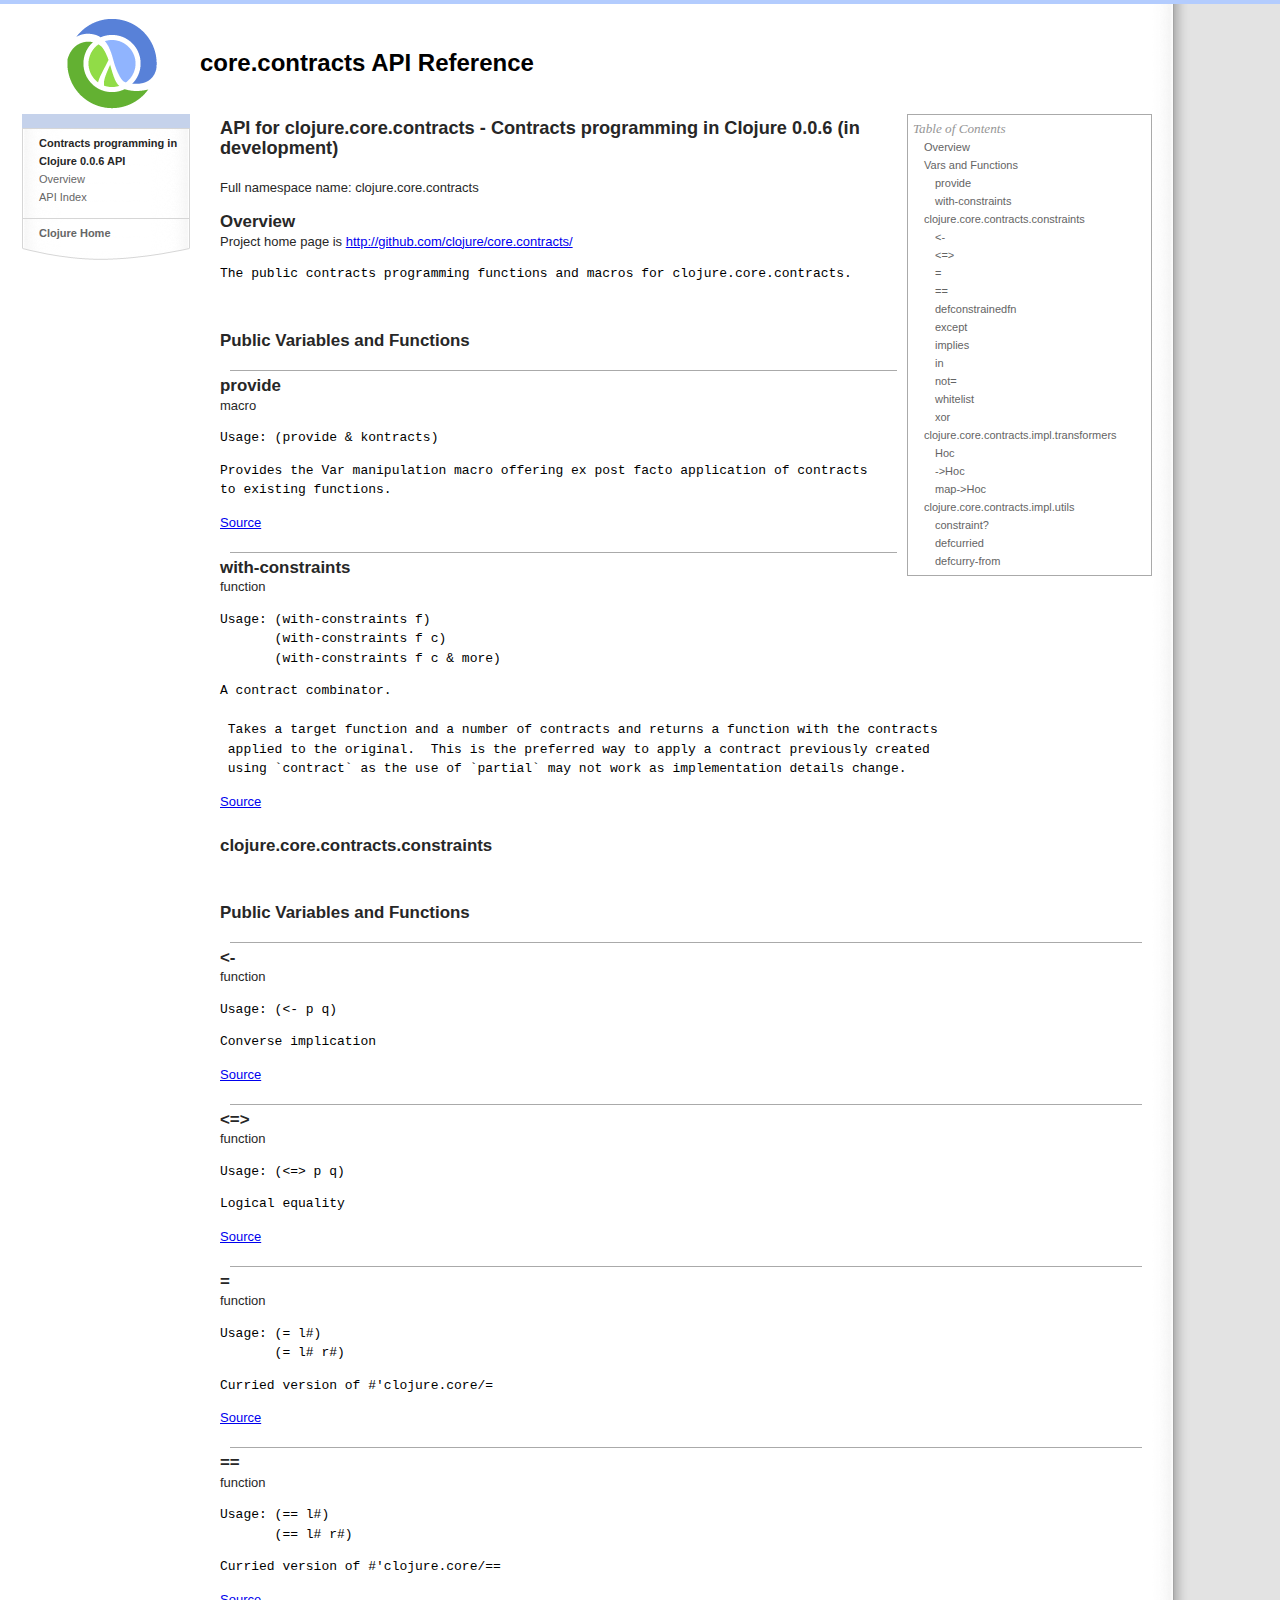
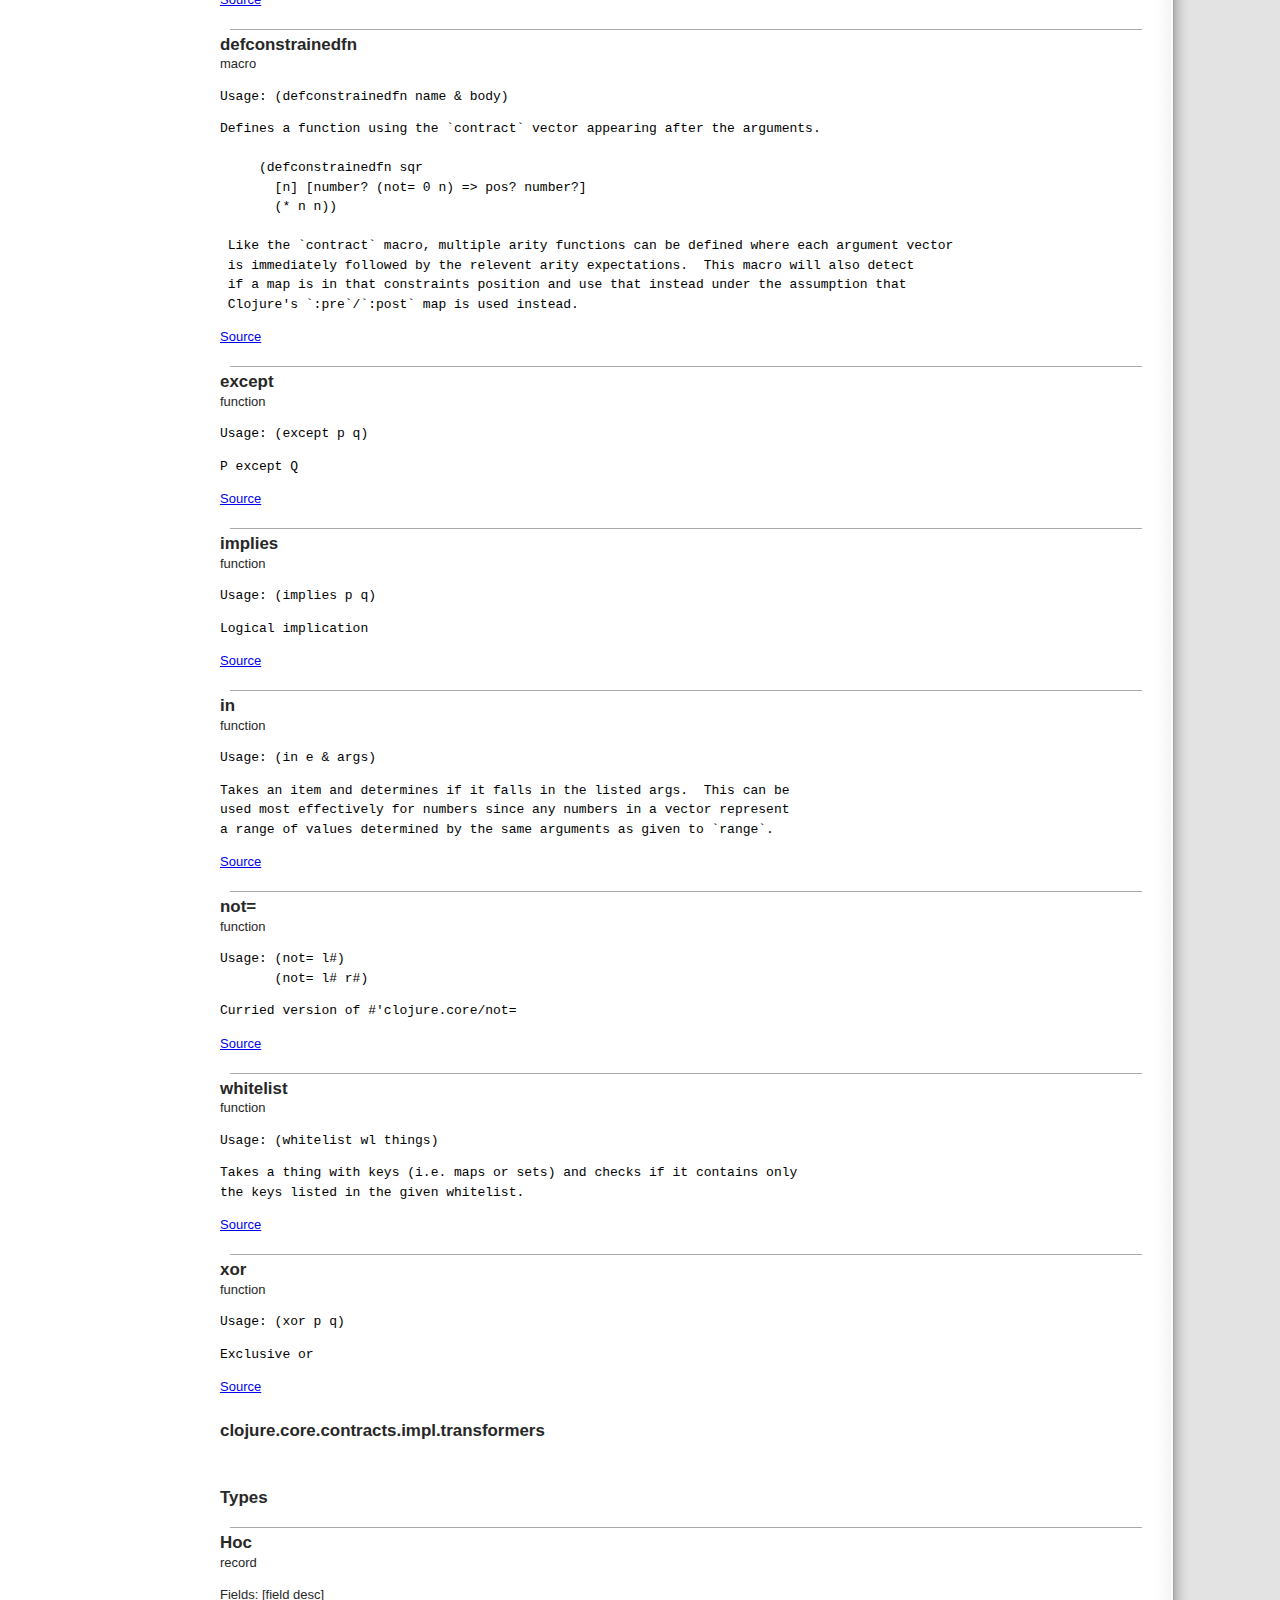
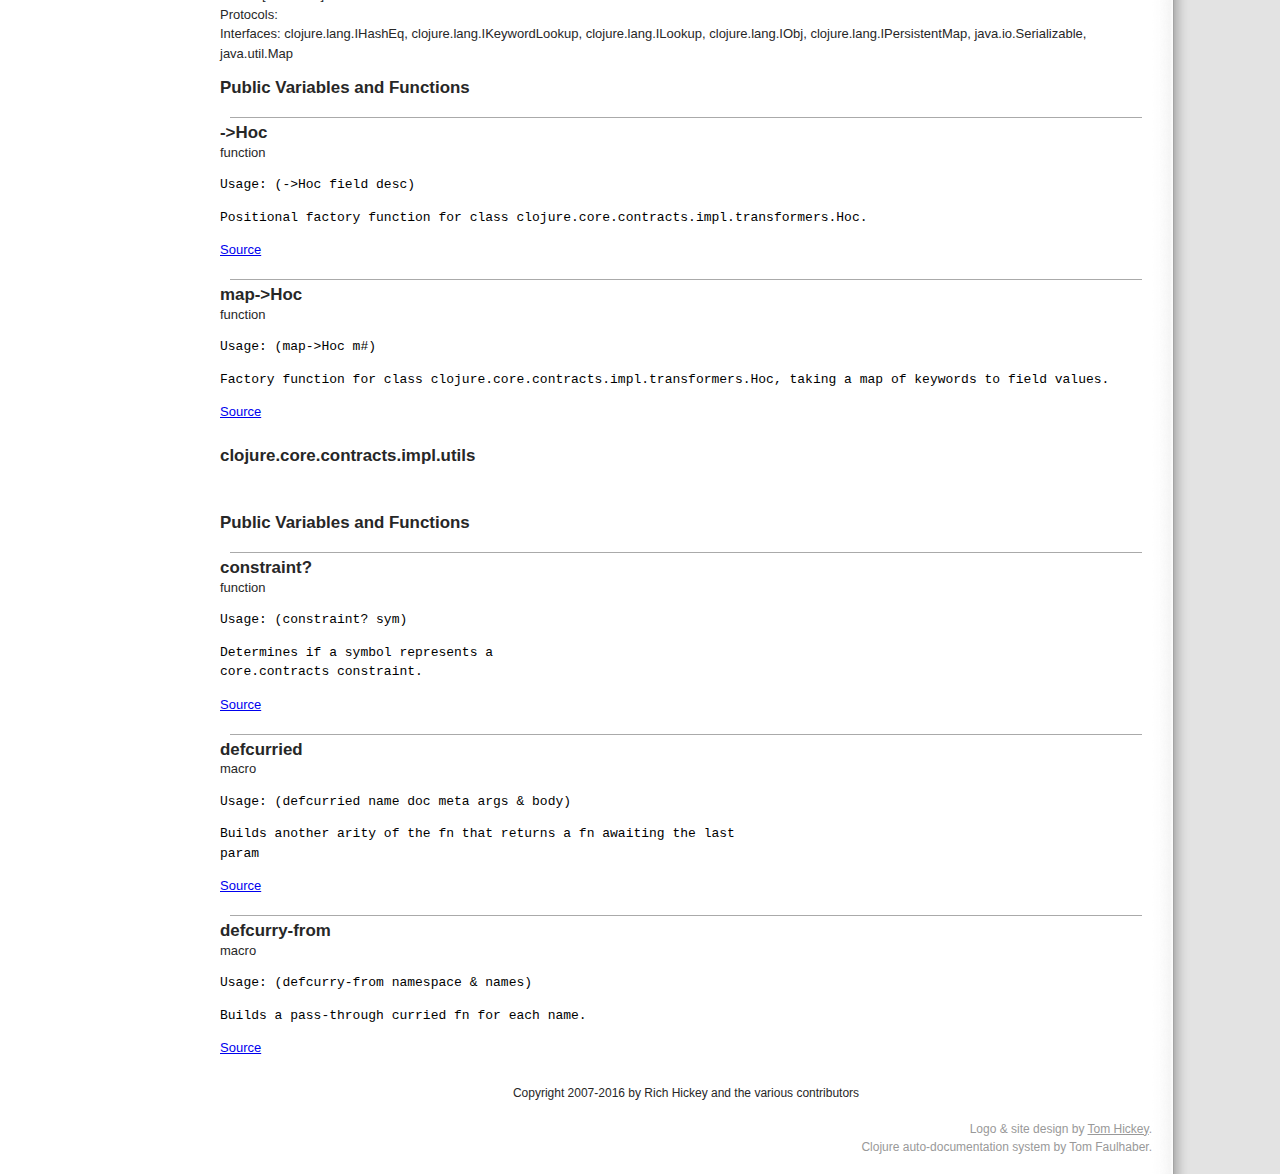
==== commit b90b1df0: "Autodoc commit for master/1a4ded3d" ====
--- a/index.html
+++ b/index.html
@@ -1,12 +1,12 @@
 <html>
   <head>
-    <meta content="text/html; charset=utf-8" http-equiv="Content-Type" />
+    <meta http-equiv="Content-Type" content="text/html; charset=utf-8" />
     <title>clojure.core.contracts - Contracts programming in Clojure 0.0.6 API documentation</title>
-    <link href="static/favicon.png" rel="icon" />
-    <link href="static/favicon.png" rel="shortcut icon" />
-    <link media="all" type="text/css" href="static/clojure.css" rel="stylesheet" />
-    <link media="all" type="text/css" href="static/wiki.css" rel="stylesheet" />
-    <link media="all" type="text/css" href="static/internal.css" rel="stylesheet" />
+    <link rel="icon" href="static/favicon.png" />
+    <link rel="shortcut icon" href="static/favicon.png" />
+    <link rel="stylesheet" href="static/clojure.css" type="text/css" media="all" />
+    <link rel="stylesheet" href="static/wiki.css" type="text/css" media="all" />
+    <link rel="stylesheet" href="static/internal.css" type="text/css" media="all" />
     <style>.menuWrapper{height: 36px;}</style>
   </head>
 <!--
@@ -19,105 +19,105 @@
   <body>
     <div id="AllContentContainer">
       <div id="Header">
-	<a id="Logo" href="index.html"><img alt="Clojure" height="100" width="100" src="static/clojure-icon.gif" /></a>
-	<h1><a title="page header title" id="page-header" href="index.html">core.contracts API Reference</a></h1>
+	<a href="index.html" id="Logo"><img src="static/clojure-icon.gif" width="100" height="100" alt="Clojure" /></a>
+	<h1><a href="index.html" id="page-header" title="page header title">core.contracts API Reference</a></h1>
       </div>
       <div id="leftcolumn"><div style="text-align: center;"></div>
 <div class="menu">
   <div class="WikiCustomNav WikiElement wiki">
     <span class="toc-header"><span id="project-name">Contracts programming in Clojure</span> <span id="version">0.0.6</span> API</span><br />
     <ul>
-      <li><a class="wiki_link" href="index.html">Overview</a></li>
-      <li><a class="wiki_link" href="api-index.html">API Index</a></li>
+      <li><a href="index.html" class="wiki_link">Overview</a></li>
+      <li><a href="api-index.html" class="wiki_link">API Index</a></li>
     </ul>
     
     
-    <a href="http://clojure.org" class="wiki_link">Clojure Home</a>
+    <a class="wiki_link" href="http://clojure.org">Clojure Home</a>
   </div>
 </div>
 </div>
       <div id="rightcolumn">
 	<div id="Content">
 	  <div class="contentBox"><div class="innerContentBox">
-              <div id="content_view" class="wiki wikiPage">
+              <div class="wiki wikiPage" id="content_view">
                 <div id="right-sidebar"><div id="toc">
   <h1 class="nopad">Table of Contents</h1>
-  <div style="margin-left: 1em;" class="toc-section">
-    <a href="#toc0" style="margin-top: 3px;">Overview</a>
-    
-  </div><div style="margin-left: 1em;" class="toc-section">
-    <a href="#" style="margin-top: 3px;"></a>
-    
-  </div><div style="margin-left: 1em;" class="toc-section">
-    <a href="#" style="margin-top: 3px;"></a>
-    
-  </div><div style="margin-left: 1em;" class="toc-section">
-    <a href="#var-section" style="margin-top: 3px;">Vars and Functions</a>
-    <div style="margin-left: 1em;" class="toc-entry">
-      <a class="toc-entry-anchor" href="#clojure.core.contracts/provide">provide</a>
-      
-    </div><div style="margin-left: 1em;" class="toc-entry">
-      <a class="toc-entry-anchor" href="#clojure.core.contracts/with-constraints">with-constraints</a>
+  <div class="toc-section" style="margin-left: 1em;">
+    <a style="margin-top: 3px;" href="#toc0">Overview</a>
+    
+  </div><div class="toc-section" style="margin-left: 1em;">
+    <a style="margin-top: 3px;" href="#"></a>
+    
+  </div><div class="toc-section" style="margin-left: 1em;">
+    <a style="margin-top: 3px;" href="#"></a>
+    
+  </div><div class="toc-section" style="margin-left: 1em;">
+    <a style="margin-top: 3px;" href="#var-section">Vars and Functions</a>
+    <div class="toc-entry" style="margin-left: 1em;">
+      <a href="#clojure.core.contracts/provide" class="toc-entry-anchor">provide</a>
+      
+    </div><div class="toc-entry" style="margin-left: 1em;">
+      <a href="#clojure.core.contracts/with-constraints" class="toc-entry-anchor">with-constraints</a>
       
     </div>
-  </div><div style="margin-left: 1em;" class="toc-section">
-    <a href="#clojure.core.contracts.constraints" style="margin-top: 3px;">clojure.core.contracts.constraints</a>
-    <div style="margin-left: 1em;" class="toc-entry">
-      <a class="toc-entry-anchor" href="#clojure.core.contracts.constraints/&lt;-">&lt;-</a>
-      
-    </div><div style="margin-left: 1em;" class="toc-entry">
-      <a class="toc-entry-anchor" href="#clojure.core.contracts.constraints/&lt;=&gt;">&lt;=&gt;</a>
-      
-    </div><div style="margin-left: 1em;" class="toc-entry">
-      <a class="toc-entry-anchor" href="#clojure.core.contracts.constraints/=">=</a>
-      
-    </div><div style="margin-left: 1em;" class="toc-entry">
-      <a class="toc-entry-anchor" href="#clojure.core.contracts.constraints/==">==</a>
-      
-    </div><div style="margin-left: 1em;" class="toc-entry">
-      <a class="toc-entry-anchor" href="#clojure.core.contracts.constraints/defconstrainedfn">defconstrainedfn</a>
-      
-    </div><div style="margin-left: 1em;" class="toc-entry">
-      <a class="toc-entry-anchor" href="#clojure.core.contracts.constraints/except">except</a>
-      
-    </div><div style="margin-left: 1em;" class="toc-entry">
-      <a class="toc-entry-anchor" href="#clojure.core.contracts.constraints/implies">implies</a>
-      
-    </div><div style="margin-left: 1em;" class="toc-entry">
-      <a class="toc-entry-anchor" href="#clojure.core.contracts.constraints/in">in</a>
-      
-    </div><div style="margin-left: 1em;" class="toc-entry">
-      <a class="toc-entry-anchor" href="#clojure.core.contracts.constraints/not=">not=</a>
-      
-    </div><div style="margin-left: 1em;" class="toc-entry">
-      <a class="toc-entry-anchor" href="#clojure.core.contracts.constraints/whitelist">whitelist</a>
-      
-    </div><div style="margin-left: 1em;" class="toc-entry">
-      <a class="toc-entry-anchor" href="#clojure.core.contracts.constraints/xor">xor</a>
+  </div><div class="toc-section" style="margin-left: 1em;">
+    <a style="margin-top: 3px;" href="#clojure.core.contracts.constraints">clojure.core.contracts.constraints</a>
+    <div class="toc-entry" style="margin-left: 1em;">
+      <a href="#clojure.core.contracts.constraints/&lt;-" class="toc-entry-anchor">&lt;-</a>
+      
+    </div><div class="toc-entry" style="margin-left: 1em;">
+      <a href="#clojure.core.contracts.constraints/&lt;=&gt;" class="toc-entry-anchor">&lt;=&gt;</a>
+      
+    </div><div class="toc-entry" style="margin-left: 1em;">
+      <a href="#clojure.core.contracts.constraints/=" class="toc-entry-anchor">=</a>
+      
+    </div><div class="toc-entry" style="margin-left: 1em;">
+      <a href="#clojure.core.contracts.constraints/==" class="toc-entry-anchor">==</a>
+      
+    </div><div class="toc-entry" style="margin-left: 1em;">
+      <a href="#clojure.core.contracts.constraints/defconstrainedfn" class="toc-entry-anchor">defconstrainedfn</a>
+      
+    </div><div class="toc-entry" style="margin-left: 1em;">
+      <a href="#clojure.core.contracts.constraints/except" class="toc-entry-anchor">except</a>
+      
+    </div><div class="toc-entry" style="margin-left: 1em;">
+      <a href="#clojure.core.contracts.constraints/implies" class="toc-entry-anchor">implies</a>
+      
+    </div><div class="toc-entry" style="margin-left: 1em;">
+      <a href="#clojure.core.contracts.constraints/in" class="toc-entry-anchor">in</a>
+      
+    </div><div class="toc-entry" style="margin-left: 1em;">
+      <a href="#clojure.core.contracts.constraints/not=" class="toc-entry-anchor">not=</a>
+      
+    </div><div class="toc-entry" style="margin-left: 1em;">
+      <a href="#clojure.core.contracts.constraints/whitelist" class="toc-entry-anchor">whitelist</a>
+      
+    </div><div class="toc-entry" style="margin-left: 1em;">
+      <a href="#clojure.core.contracts.constraints/xor" class="toc-entry-anchor">xor</a>
       
     </div>
-  </div><div style="margin-left: 1em;" class="toc-section">
-    <a href="#clojure.core.contracts.impl.transformers" style="margin-top: 3px;">clojure.core.contracts.impl.transformers</a>
-    <div style="margin-left: 1em;" class="toc-entry">
-      <a class="toc-entry-anchor" href="#clojure.core.contracts.impl.transformers/Hoc">Hoc</a>
-      
-    </div><div style="margin-left: 1em;" class="toc-entry">
-      <a class="toc-entry-anchor" href="#clojure.core.contracts.impl.transformers/-&gt;Hoc">-&gt;Hoc</a>
-      
-    </div><div style="margin-left: 1em;" class="toc-entry">
-      <a class="toc-entry-anchor" href="#clojure.core.contracts.impl.transformers/map-&gt;Hoc">map-&gt;Hoc</a>
+  </div><div class="toc-section" style="margin-left: 1em;">
+    <a style="margin-top: 3px;" href="#clojure.core.contracts.impl.transformers">clojure.core.contracts.impl.transformers</a>
+    <div class="toc-entry" style="margin-left: 1em;">
+      <a href="#clojure.core.contracts.impl.transformers/Hoc" class="toc-entry-anchor">Hoc</a>
+      
+    </div><div class="toc-entry" style="margin-left: 1em;">
+      <a href="#clojure.core.contracts.impl.transformers/-&gt;Hoc" class="toc-entry-anchor">-&gt;Hoc</a>
+      
+    </div><div class="toc-entry" style="margin-left: 1em;">
+      <a href="#clojure.core.contracts.impl.transformers/map-&gt;Hoc" class="toc-entry-anchor">map-&gt;Hoc</a>
       
     </div>
-  </div><div style="margin-left: 1em;" class="toc-section">
-    <a href="#clojure.core.contracts.impl.utils" style="margin-top: 3px;">clojure.core.contracts.impl.utils</a>
-    <div style="margin-left: 1em;" class="toc-entry">
-      <a class="toc-entry-anchor" href="#clojure.core.contracts.impl.utils/constraint?">constraint?</a>
-      
-    </div><div style="margin-left: 1em;" class="toc-entry">
-      <a class="toc-entry-anchor" href="#clojure.core.contracts.impl.utils/defcurried">defcurried</a>
-      
-    </div><div style="margin-left: 1em;" class="toc-entry">
-      <a class="toc-entry-anchor" href="#clojure.core.contracts.impl.utils/defcurry-from">defcurry-from</a>
+  </div><div class="toc-section" style="margin-left: 1em;">
+    <a style="margin-top: 3px;" href="#clojure.core.contracts.impl.utils">clojure.core.contracts.impl.utils</a>
+    <div class="toc-entry" style="margin-left: 1em;">
+      <a href="#clojure.core.contracts.impl.utils/constraint?" class="toc-entry-anchor">constraint?</a>
+      
+    </div><div class="toc-entry" style="margin-left: 1em;">
+      <a href="#clojure.core.contracts.impl.utils/defcurried" class="toc-entry-anchor">defcurried</a>
+      
+    </div><div class="toc-entry" style="margin-left: 1em;">
+      <a href="#clojure.core.contracts.impl.utils/defcurry-from" class="toc-entry-anchor">defcurry-from</a>
       
     </div>
   </div>
@@ -152,7 +152,7 @@
 to existing functions.</pre>
     
     
-    <a href="https://github.com/clojure/core.contracts/blob/66fbe3d77ca27d4d5b20b43f391180360c67171d/src/main/clojure/clojure/core/contracts.clj#L54" id="var-source">Source</a>
+    <a id="var-source" href="https://github.com/clojure/core.contracts/blob/66fbe3d77ca27d4d5b20b43f391180360c67171d/src/main/clojure/clojure/core/contracts.clj#L54">Source</a>
   </div><div id="var-entry">
     <br />
     <hr />
@@ -170,7 +170,7 @@
 </pre>
     
     
-    <a href="https://github.com/clojure/core.contracts/blob/66fbe3d77ca27d4d5b20b43f391180360c67171d/src/main/clojure/clojure/core/contracts.clj#L42" id="var-source">Source</a>
+    <a id="var-source" href="https://github.com/clojure/core.contracts/blob/66fbe3d77ca27d4d5b20b43f391180360c67171d/src/main/clojure/clojure/core/contracts.clj#L42">Source</a>
   </div>
 </div>
 <br />
@@ -194,7 +194,7 @@
     <pre id="var-docstr">Converse implication</pre>
     
     
-    <a href="https://github.com/clojure/core.contracts/blob/6af4be591211946909102051413b09d19e5a0126/src/main/clojure/clojure/core/contracts/constraints.clj#L42" id="var-source">Source</a>
+    <a id="var-source" href="https://github.com/clojure/core.contracts/blob/6af4be591211946909102051413b09d19e5a0126/src/main/clojure/clojure/core/contracts/constraints.clj#L42">Source</a>
   </div><div id="var-entry">
     <br />
     <hr />
@@ -205,7 +205,7 @@
     <pre id="var-docstr">Logical equality</pre>
     
     
-    <a href="https://github.com/clojure/core.contracts/blob/6af4be591211946909102051413b09d19e5a0126/src/main/clojure/clojure/core/contracts/constraints.clj#L52" id="var-source">Source</a>
+    <a id="var-source" href="https://github.com/clojure/core.contracts/blob/6af4be591211946909102051413b09d19e5a0126/src/main/clojure/clojure/core/contracts/constraints.clj#L52">Source</a>
   </div><div id="var-entry">
     <br />
     <hr />
@@ -217,7 +217,7 @@
     <pre id="var-docstr">Curried version of #'clojure.core/=</pre>
     
     
-    <a href="https://github.com/clojure/core.contracts/blob/6af4be591211946909102051413b09d19e5a0126/src/main/clojure/clojure/core/contracts/constraints.clj#L64" id="var-source">Source</a>
+    <a id="var-source" href="https://github.com/clojure/core.contracts/blob/6af4be591211946909102051413b09d19e5a0126/src/main/clojure/clojure/core/contracts/constraints.clj#L64">Source</a>
   </div><div id="var-entry">
     <br />
     <hr />
@@ -229,7 +229,7 @@
     <pre id="var-docstr">Curried version of #'clojure.core/==</pre>
     
     
-    <a href="https://github.com/clojure/core.contracts/blob/6af4be591211946909102051413b09d19e5a0126/src/main/clojure/clojure/core/contracts/constraints.clj#L64" id="var-source">Source</a>
+    <a id="var-source" href="https://github.com/clojure/core.contracts/blob/6af4be591211946909102051413b09d19e5a0126/src/main/clojure/clojure/core/contracts/constraints.clj#L64">Source</a>
   </div><div id="var-entry">
     <br />
     <hr />
@@ -250,7 +250,7 @@
 </pre>
     
     
-    <a href="https://github.com/clojure/core.contracts/blob/6af4be591211946909102051413b09d19e5a0126/src/main/clojure/clojure/core/contracts/constraints.clj#L79" id="var-source">Source</a>
+    <a id="var-source" href="https://github.com/clojure/core.contracts/blob/6af4be591211946909102051413b09d19e5a0126/src/main/clojure/clojure/core/contracts/constraints.clj#L79">Source</a>
   </div><div id="var-entry">
     <br />
     <hr />
@@ -261,7 +261,7 @@
     <pre id="var-docstr">P except Q</pre>
     
     
-    <a href="https://github.com/clojure/core.contracts/blob/6af4be591211946909102051413b09d19e5a0126/src/main/clojure/clojure/core/contracts/constraints.clj#L47" id="var-source">Source</a>
+    <a id="var-source" href="https://github.com/clojure/core.contracts/blob/6af4be591211946909102051413b09d19e5a0126/src/main/clojure/clojure/core/contracts/constraints.clj#L47">Source</a>
   </div><div id="var-entry">
     <br />
     <hr />
@@ -272,7 +272,7 @@
     <pre id="var-docstr">Logical implication</pre>
     
     
-    <a href="https://github.com/clojure/core.contracts/blob/6af4be591211946909102051413b09d19e5a0126/src/main/clojure/clojure/core/contracts/constraints.clj#L37" id="var-source">Source</a>
+    <a id="var-source" href="https://github.com/clojure/core.contracts/blob/6af4be591211946909102051413b09d19e5a0126/src/main/clojure/clojure/core/contracts/constraints.clj#L37">Source</a>
   </div><div id="var-entry">
     <br />
     <hr />
@@ -285,7 +285,7 @@
 a range of values determined by the same arguments as given to `range`.</pre>
     
     
-    <a href="https://github.com/clojure/core.contracts/blob/6af4be591211946909102051413b09d19e5a0126/src/main/clojure/clojure/core/contracts/constraints.clj#L15" id="var-source">Source</a>
+    <a id="var-source" href="https://github.com/clojure/core.contracts/blob/6af4be591211946909102051413b09d19e5a0126/src/main/clojure/clojure/core/contracts/constraints.clj#L15">Source</a>
   </div><div id="var-entry">
     <br />
     <hr />
@@ -297,7 +297,7 @@
     <pre id="var-docstr">Curried version of #'clojure.core/not=</pre>
     
     
-    <a href="https://github.com/clojure/core.contracts/blob/6af4be591211946909102051413b09d19e5a0126/src/main/clojure/clojure/core/contracts/constraints.clj#L64" id="var-source">Source</a>
+    <a id="var-source" href="https://github.com/clojure/core.contracts/blob/6af4be591211946909102051413b09d19e5a0126/src/main/clojure/clojure/core/contracts/constraints.clj#L64">Source</a>
   </div><div id="var-entry">
     <br />
     <hr />
@@ -309,7 +309,7 @@
 the keys listed in the given whitelist.</pre>
     
     
-    <a href="https://github.com/clojure/core.contracts/blob/6af4be591211946909102051413b09d19e5a0126/src/main/clojure/clojure/core/contracts/constraints.clj#L30" id="var-source">Source</a>
+    <a id="var-source" href="https://github.com/clojure/core.contracts/blob/6af4be591211946909102051413b09d19e5a0126/src/main/clojure/clojure/core/contracts/constraints.clj#L30">Source</a>
   </div><div id="var-entry">
     <br />
     <hr />
@@ -320,7 +320,7 @@
     <pre id="var-docstr">Exclusive or</pre>
     
     
-    <a href="https://github.com/clojure/core.contracts/blob/6af4be591211946909102051413b09d19e5a0126/src/main/clojure/clojure/core/contracts/constraints.clj#L58" id="var-source">Source</a>
+    <a id="var-source" href="https://github.com/clojure/core.contracts/blob/6af4be591211946909102051413b09d19e5a0126/src/main/clojure/clojure/core/contracts/constraints.clj#L58">Source</a>
   </div>
 </div>
 <br />
@@ -357,7 +357,7 @@
     <pre id="var-docstr">Positional factory function for class clojure.core.contracts.impl.transformers.Hoc.</pre>
     
     
-    <a href="https://github.com/clojure/core.contracts/blob/18c2ec806daa1cb22416e2a81faa24595761ecb8/src/main/clojure/clojure/core/contracts/impl/transformers.clj#L24" id="var-source">Source</a>
+    <a id="var-source" href="https://github.com/clojure/core.contracts/blob/18c2ec806daa1cb22416e2a81faa24595761ecb8/src/main/clojure/clojure/core/contracts/impl/transformers.clj#L24">Source</a>
   </div><div id="var-entry">
     <br />
     <hr />
@@ -368,7 +368,7 @@
     <pre id="var-docstr">Factory function for class clojure.core.contracts.impl.transformers.Hoc, taking a map of keywords to field values.</pre>
     
     
-    <a href="https://github.com/clojure/core.contracts/blob/18c2ec806daa1cb22416e2a81faa24595761ecb8/src/main/clojure/clojure/core/contracts/impl/transformers.clj#L24" id="var-source">Source</a>
+    <a id="var-source" href="https://github.com/clojure/core.contracts/blob/18c2ec806daa1cb22416e2a81faa24595761ecb8/src/main/clojure/clojure/core/contracts/impl/transformers.clj#L24">Source</a>
   </div>
 </div>
 <br />
@@ -393,7 +393,7 @@
 core.contracts constraint.</pre>
     
     
-    <a href="https://github.com/clojure/core.contracts/blob/fc6b92fbb9e061f105cb90092934aba1608e1945/src/main/clojure/clojure/core/contracts/impl/utils.clj#L56" id="var-source">Source</a>
+    <a id="var-source" href="https://github.com/clojure/core.contracts/blob/fc6b92fbb9e061f105cb90092934aba1608e1945/src/main/clojure/clojure/core/contracts/impl/utils.clj#L56">Source</a>
   </div><div id="var-entry">
     <br />
     <hr />
@@ -405,7 +405,7 @@
 param</pre>
     
     
-    <a href="https://github.com/clojure/core.contracts/blob/fc6b92fbb9e061f105cb90092934aba1608e1945/src/main/clojure/clojure/core/contracts/impl/utils.clj#L38" id="var-source">Source</a>
+    <a id="var-source" href="https://github.com/clojure/core.contracts/blob/fc6b92fbb9e061f105cb90092934aba1608e1945/src/main/clojure/clojure/core/contracts/impl/utils.clj#L38">Source</a>
   </div><div id="var-entry">
     <br />
     <hr />
@@ -416,7 +416,7 @@
     <pre id="var-docstr">Builds a pass-through curried fn for each name.</pre>
     
     
-    <a href="https://github.com/clojure/core.contracts/blob/fc6b92fbb9e061f105cb90092934aba1608e1945/src/main/clojure/clojure/core/contracts/impl/utils.clj#L44" id="var-source">Source</a>
+    <a id="var-source" href="https://github.com/clojure/core.contracts/blob/fc6b92fbb9e061f105cb90092934aba1608e1945/src/main/clojure/clojure/core/contracts/impl/utils.clj#L44">Source</a>
   </div>
 </div>
 
@@ -427,10 +427,10 @@
           </div>
 	</div>
 	<div id="foot">
-	  <div style="text-align: center;" id="copyright">Copyright 2007-2014 by Rich Hickey and the various contributors</div>
+	  <div id="copyright" style="text-align: center;">Copyright 2007-2016 by Rich Hickey and the various contributors</div>
 	</div>
       </div>
-      <div id="DesignedBy">Logo &amp; site design by <a title="Visit Tom Hickey's website." href="http://www.tomhickey.com">Tom Hickey</a>.<br />
+      <div id="DesignedBy">Logo &amp; site design by <a href="http://www.tomhickey.com" title="Visit Tom Hickey's website.">Tom Hickey</a>.<br />
       Clojure auto-documentation system by Tom Faulhaber.</div>
     </div>
     <!-- /AllContentContainer -->
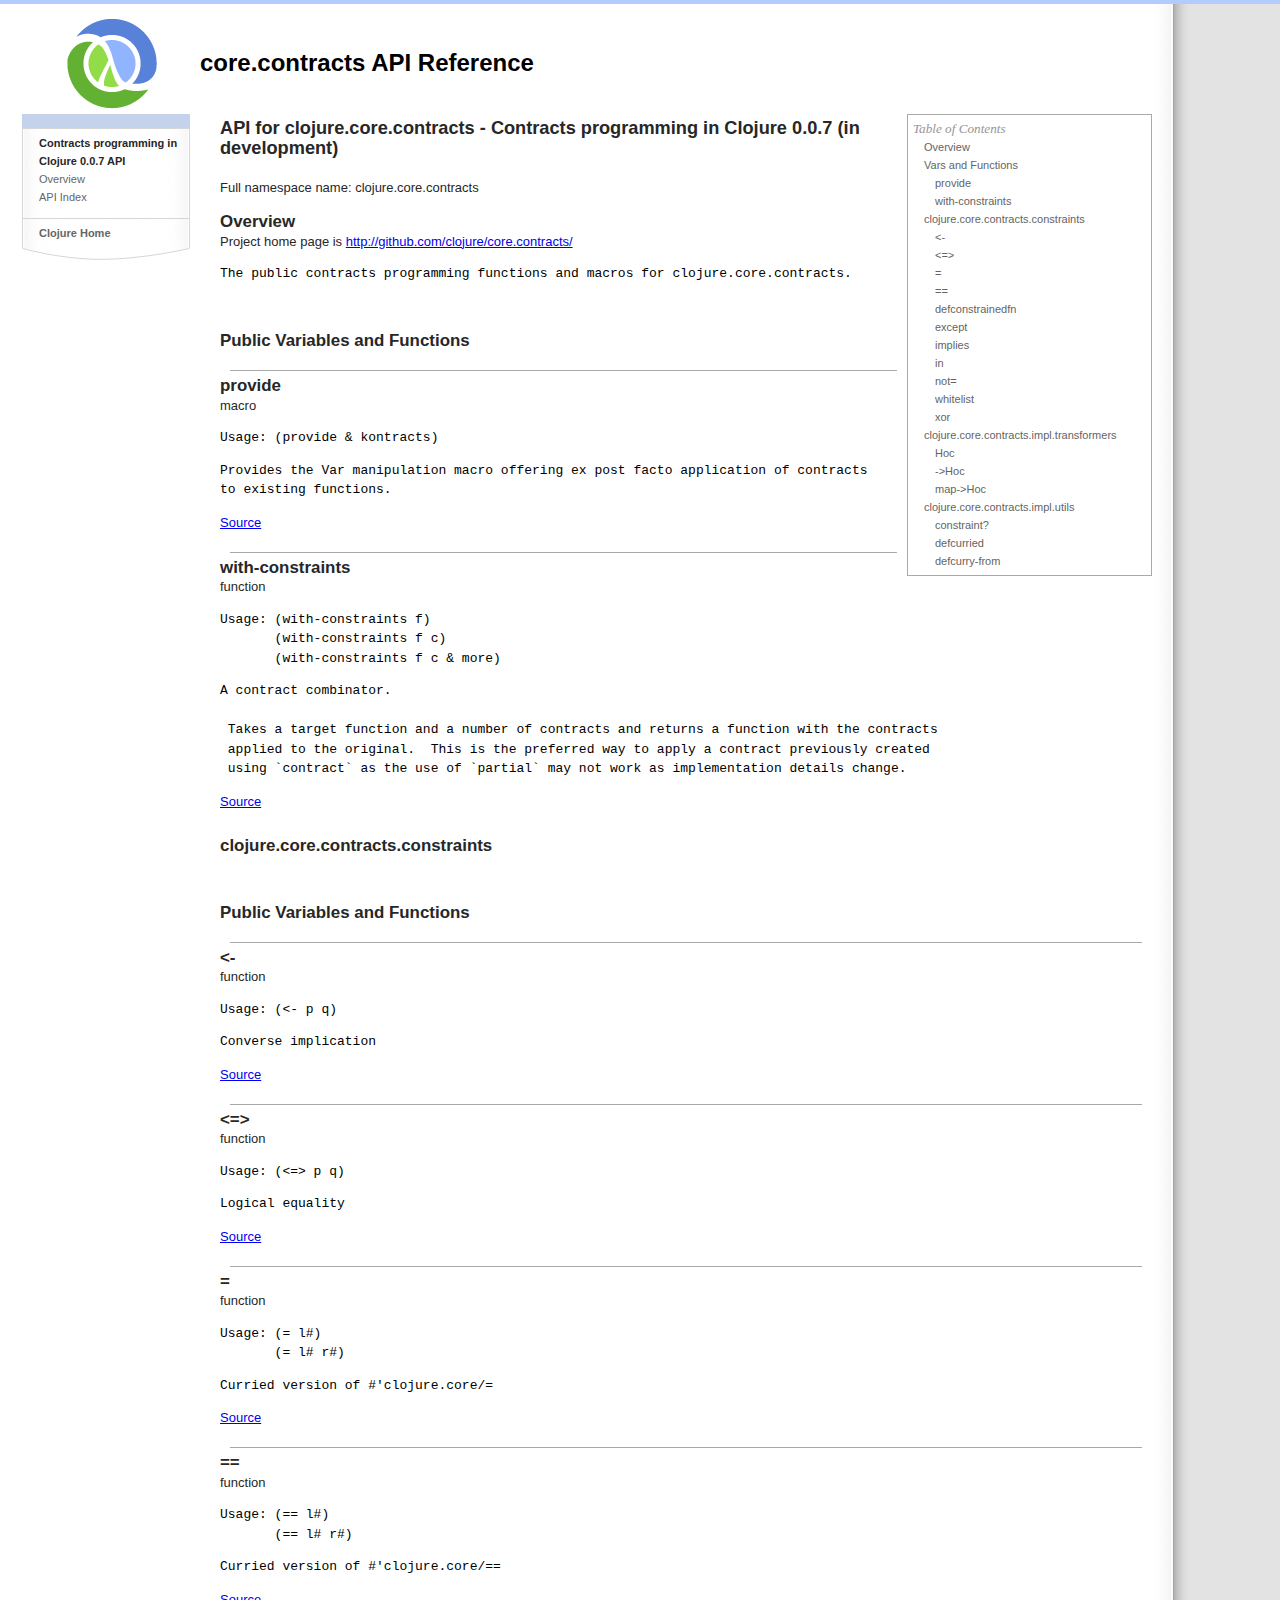
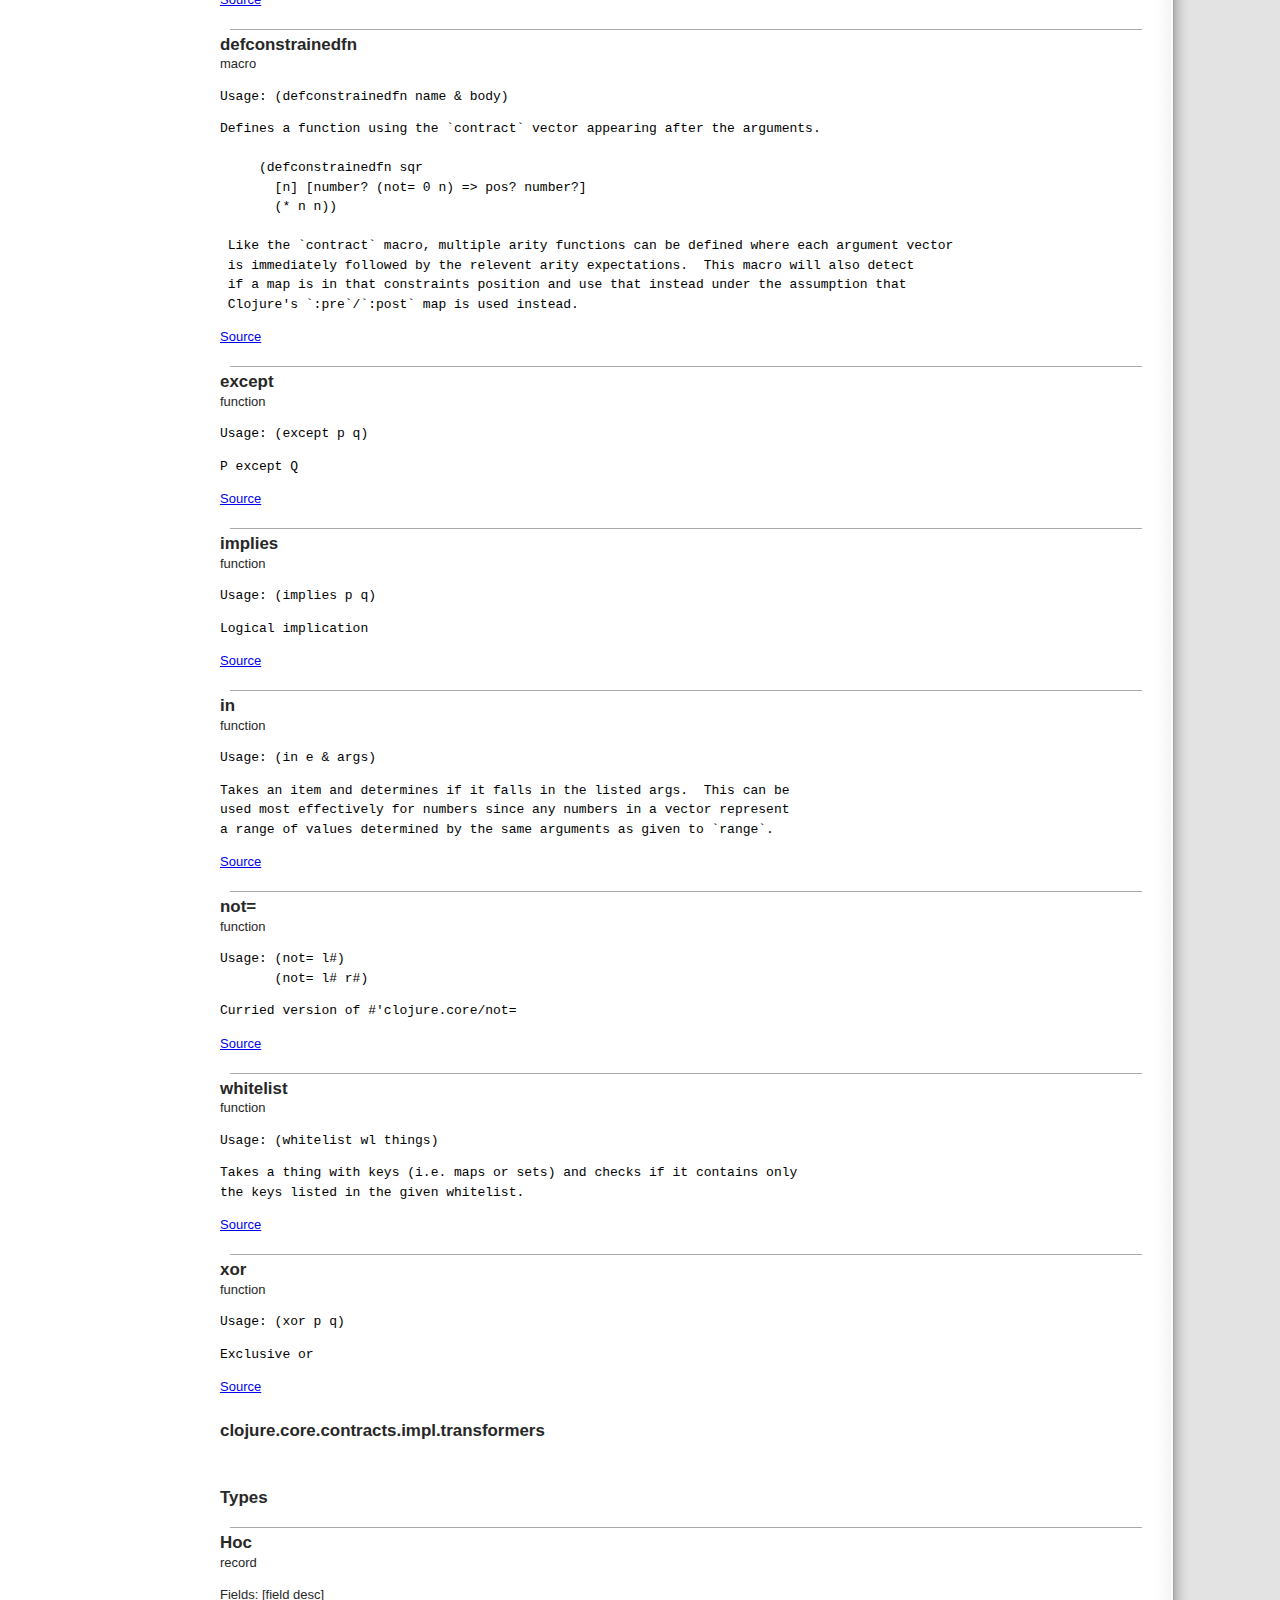
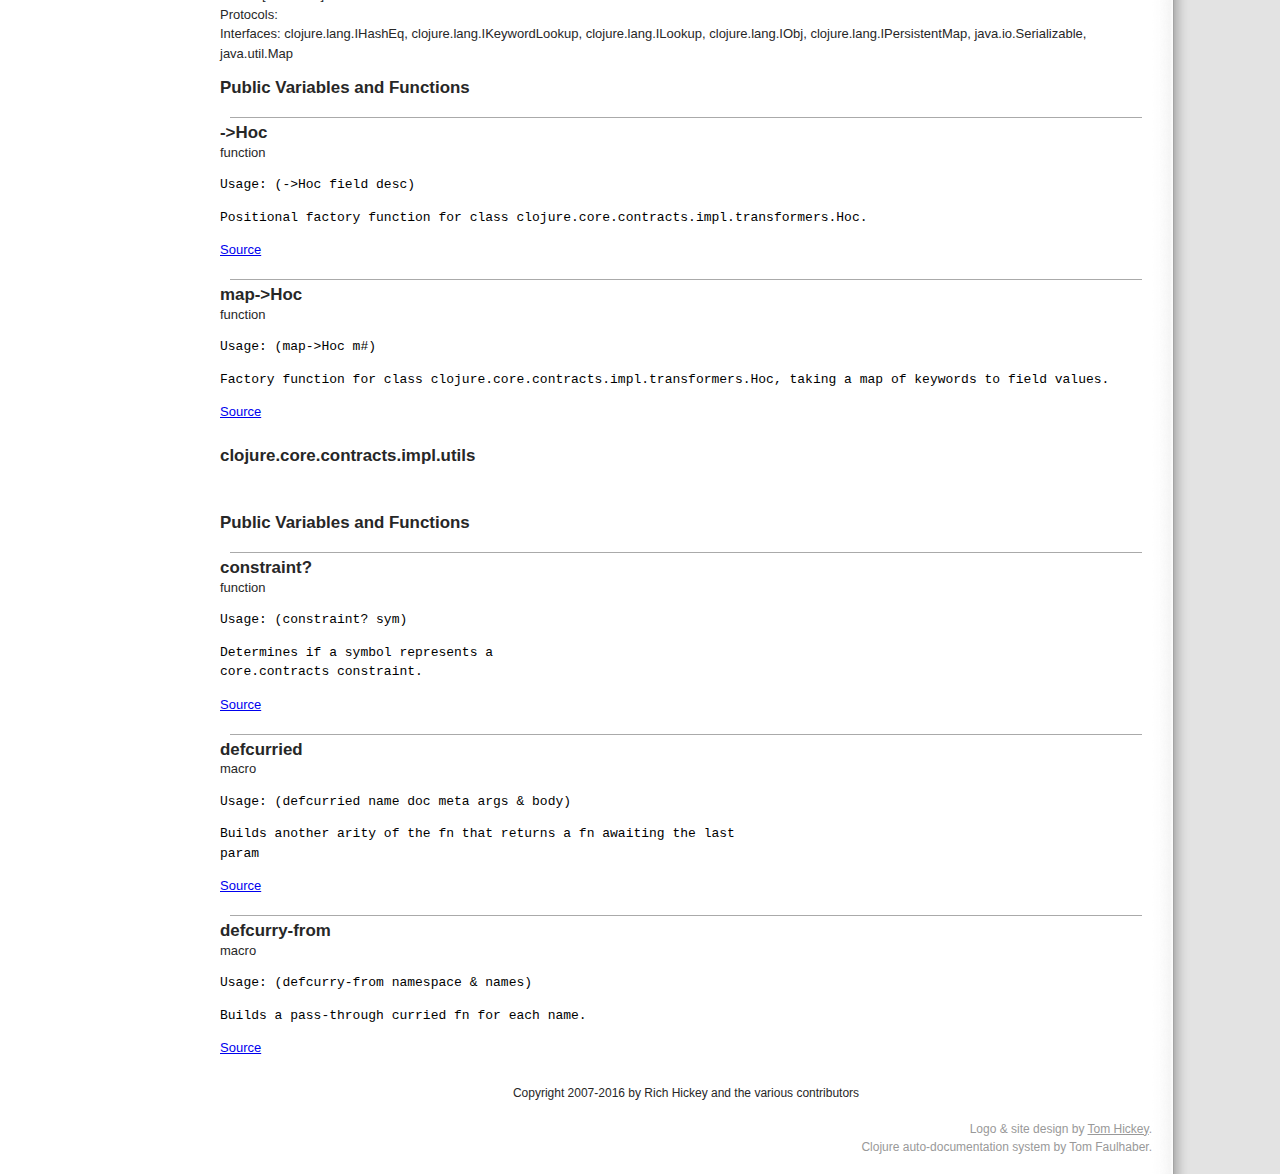
==== commit a7723e31: "Autodoc commit for master/65283dea" ====
--- a/index.html
+++ b/index.html
@@ -1,7 +1,7 @@
 <html>
   <head>
     <meta http-equiv="Content-Type" content="text/html; charset=utf-8" />
-    <title>clojure.core.contracts - Contracts programming in Clojure 0.0.6 API documentation</title>
+    <title>clojure.core.contracts - Contracts programming in Clojure 0.0.7 API documentation</title>
     <link rel="icon" href="static/favicon.png" />
     <link rel="shortcut icon" href="static/favicon.png" />
     <link rel="stylesheet" href="static/clojure.css" type="text/css" media="all" />
@@ -25,7 +25,7 @@
       <div id="leftcolumn"><div style="text-align: center;"></div>
 <div class="menu">
   <div class="WikiCustomNav WikiElement wiki">
-    <span class="toc-header"><span id="project-name">Contracts programming in Clojure</span> <span id="version">0.0.6</span> API</span><br />
+    <span class="toc-header"><span id="project-name">Contracts programming in Clojure</span> <span id="version">0.0.7</span> API</span><br />
     <ul>
       <li><a href="index.html" class="wiki_link">Overview</a></li>
       <li><a href="api-index.html" class="wiki_link">API Index</a></li>
@@ -61,6 +61,9 @@
       
     </div>
   </div><div class="toc-section" style="margin-left: 1em;">
+    <a style="margin-top: 3px;" href="#"></a>
+    
+  </div><div class="toc-section" style="margin-left: 1em;">
     <a style="margin-top: 3px;" href="#clojure.core.contracts.constraints">clojure.core.contracts.constraints</a>
     <div class="toc-entry" style="margin-left: 1em;">
       <a href="#clojure.core.contracts.constraints/&lt;-" class="toc-entry-anchor">&lt;-</a>
@@ -124,7 +127,7 @@
 </div>
 </div>
                 <div id="content-tag"><h1 id="overview">API for <span id="clojure.core.contracts">clojure.core.contracts</span>
-  - <span id="header-project">Contracts programming in Clojure</span> <span id="header-version">0.0.6</span><span id="header-status-block"> (<span id="header-status">in development</span>)</span>
+  - <span id="header-project">Contracts programming in Clojure</span> <span id="header-version">0.0.7</span><span id="header-status-block"> (<span id="header-status">in development</span>)</span>
   </h1>
 
 <br />Full namespace name: <span id="long-name">clojure.core.contracts</span>
@@ -150,6 +153,7 @@
 </pre>
     <pre id="var-docstr">Provides the Var manipulation macro offering ex post facto application of contracts
 to existing functions.</pre>
+    <pre id="var-specs"></pre>
     
     
     <a id="var-source" href="https://github.com/clojure/core.contracts/blob/66fbe3d77ca27d4d5b20b43f391180360c67171d/src/main/clojure/clojure/core/contracts.clj#L54">Source</a>
@@ -168,11 +172,13 @@
  applied to the original.  This is the preferred way to apply a contract previously created
  using `contract` as the use of `partial` may not work as implementation details change.
 </pre>
+    <pre id="var-specs"></pre>
     
     
     <a id="var-source" href="https://github.com/clojure/core.contracts/blob/66fbe3d77ca27d4d5b20b43f391180360c67171d/src/main/clojure/clojure/core/contracts.clj#L42">Source</a>
   </div>
 </div>
+
 <br />
 <h2 id="clojure.core.contracts.constraints">clojure.core.contracts.constraints</h2>
 <pre id="namespace-docstr"></pre>
@@ -192,6 +198,7 @@
     <pre id="var-usage">Usage: (&lt;- p q)
 </pre>
     <pre id="var-docstr">Converse implication</pre>
+    <pre id="var-specs"></pre>
     
     
     <a id="var-source" href="https://github.com/clojure/core.contracts/blob/6af4be591211946909102051413b09d19e5a0126/src/main/clojure/clojure/core/contracts/constraints.clj#L42">Source</a>
@@ -203,6 +210,7 @@
     <pre id="var-usage">Usage: (&lt;=&gt; p q)
 </pre>
     <pre id="var-docstr">Logical equality</pre>
+    <pre id="var-specs"></pre>
     
     
     <a id="var-source" href="https://github.com/clojure/core.contracts/blob/6af4be591211946909102051413b09d19e5a0126/src/main/clojure/clojure/core/contracts/constraints.clj#L52">Source</a>
@@ -215,6 +223,7 @@
        (= l# r#)
 </pre>
     <pre id="var-docstr">Curried version of #'clojure.core/=</pre>
+    <pre id="var-specs"></pre>
     
     
     <a id="var-source" href="https://github.com/clojure/core.contracts/blob/6af4be591211946909102051413b09d19e5a0126/src/main/clojure/clojure/core/contracts/constraints.clj#L64">Source</a>
@@ -227,6 +236,7 @@
        (== l# r#)
 </pre>
     <pre id="var-docstr">Curried version of #'clojure.core/==</pre>
+    <pre id="var-specs"></pre>
     
     
     <a id="var-source" href="https://github.com/clojure/core.contracts/blob/6af4be591211946909102051413b09d19e5a0126/src/main/clojure/clojure/core/contracts/constraints.clj#L64">Source</a>
@@ -248,6 +258,7 @@
  if a map is in that constraints position and use that instead under the assumption that
  Clojure's `:pre`/`:post` map is used instead.
 </pre>
+    <pre id="var-specs"></pre>
     
     
     <a id="var-source" href="https://github.com/clojure/core.contracts/blob/6af4be591211946909102051413b09d19e5a0126/src/main/clojure/clojure/core/contracts/constraints.clj#L79">Source</a>
@@ -259,6 +270,7 @@
     <pre id="var-usage">Usage: (except p q)
 </pre>
     <pre id="var-docstr">P except Q</pre>
+    <pre id="var-specs"></pre>
     
     
     <a id="var-source" href="https://github.com/clojure/core.contracts/blob/6af4be591211946909102051413b09d19e5a0126/src/main/clojure/clojure/core/contracts/constraints.clj#L47">Source</a>
@@ -270,6 +282,7 @@
     <pre id="var-usage">Usage: (implies p q)
 </pre>
     <pre id="var-docstr">Logical implication</pre>
+    <pre id="var-specs"></pre>
     
     
     <a id="var-source" href="https://github.com/clojure/core.contracts/blob/6af4be591211946909102051413b09d19e5a0126/src/main/clojure/clojure/core/contracts/constraints.clj#L37">Source</a>
@@ -283,6 +296,7 @@
     <pre id="var-docstr">Takes an item and determines if it falls in the listed args.  This can be
 used most effectively for numbers since any numbers in a vector represent
 a range of values determined by the same arguments as given to `range`.</pre>
+    <pre id="var-specs"></pre>
     
     
     <a id="var-source" href="https://github.com/clojure/core.contracts/blob/6af4be591211946909102051413b09d19e5a0126/src/main/clojure/clojure/core/contracts/constraints.clj#L15">Source</a>
@@ -295,6 +309,7 @@
        (not= l# r#)
 </pre>
     <pre id="var-docstr">Curried version of #'clojure.core/not=</pre>
+    <pre id="var-specs"></pre>
     
     
     <a id="var-source" href="https://github.com/clojure/core.contracts/blob/6af4be591211946909102051413b09d19e5a0126/src/main/clojure/clojure/core/contracts/constraints.clj#L64">Source</a>
@@ -307,6 +322,7 @@
 </pre>
     <pre id="var-docstr">Takes a thing with keys (i.e. maps or sets) and checks if it contains only
 the keys listed in the given whitelist.</pre>
+    <pre id="var-specs"></pre>
     
     
     <a id="var-source" href="https://github.com/clojure/core.contracts/blob/6af4be591211946909102051413b09d19e5a0126/src/main/clojure/clojure/core/contracts/constraints.clj#L30">Source</a>
@@ -318,11 +334,13 @@
     <pre id="var-usage">Usage: (xor p q)
 </pre>
     <pre id="var-docstr">Exclusive or</pre>
+    <pre id="var-specs"></pre>
     
     
     <a id="var-source" href="https://github.com/clojure/core.contracts/blob/6af4be591211946909102051413b09d19e5a0126/src/main/clojure/clojure/core/contracts/constraints.clj#L58">Source</a>
   </div>
 </div>
+
 <br />
 <h2 id="clojure.core.contracts.impl.transformers">clojure.core.contracts.impl.transformers</h2>
 <pre id="namespace-docstr"></pre>
@@ -355,6 +373,7 @@
     <pre id="var-usage">Usage: (-&gt;Hoc field desc)
 </pre>
     <pre id="var-docstr">Positional factory function for class clojure.core.contracts.impl.transformers.Hoc.</pre>
+    <pre id="var-specs"></pre>
     
     
     <a id="var-source" href="https://github.com/clojure/core.contracts/blob/18c2ec806daa1cb22416e2a81faa24595761ecb8/src/main/clojure/clojure/core/contracts/impl/transformers.clj#L24">Source</a>
@@ -366,11 +385,13 @@
     <pre id="var-usage">Usage: (map-&gt;Hoc m#)
 </pre>
     <pre id="var-docstr">Factory function for class clojure.core.contracts.impl.transformers.Hoc, taking a map of keywords to field values.</pre>
+    <pre id="var-specs"></pre>
     
     
     <a id="var-source" href="https://github.com/clojure/core.contracts/blob/18c2ec806daa1cb22416e2a81faa24595761ecb8/src/main/clojure/clojure/core/contracts/impl/transformers.clj#L24">Source</a>
   </div>
 </div>
+
 <br />
 <h2 id="clojure.core.contracts.impl.utils">clojure.core.contracts.impl.utils</h2>
 <pre id="namespace-docstr"></pre>
@@ -391,6 +412,7 @@
 </pre>
     <pre id="var-docstr">Determines if a symbol represents a
 core.contracts constraint.</pre>
+    <pre id="var-specs"></pre>
     
     
     <a id="var-source" href="https://github.com/clojure/core.contracts/blob/fc6b92fbb9e061f105cb90092934aba1608e1945/src/main/clojure/clojure/core/contracts/impl/utils.clj#L56">Source</a>
@@ -403,6 +425,7 @@
 </pre>
     <pre id="var-docstr">Builds another arity of the fn that returns a fn awaiting the last
 param</pre>
+    <pre id="var-specs"></pre>
     
     
     <a id="var-source" href="https://github.com/clojure/core.contracts/blob/fc6b92fbb9e061f105cb90092934aba1608e1945/src/main/clojure/clojure/core/contracts/impl/utils.clj#L38">Source</a>
@@ -414,6 +437,7 @@
     <pre id="var-usage">Usage: (defcurry-from namespace &amp; names)
 </pre>
     <pre id="var-docstr">Builds a pass-through curried fn for each name.</pre>
+    <pre id="var-specs"></pre>
     
     
     <a id="var-source" href="https://github.com/clojure/core.contracts/blob/fc6b92fbb9e061f105cb90092934aba1608e1945/src/main/clojure/clojure/core/contracts/impl/utils.clj#L44">Source</a>
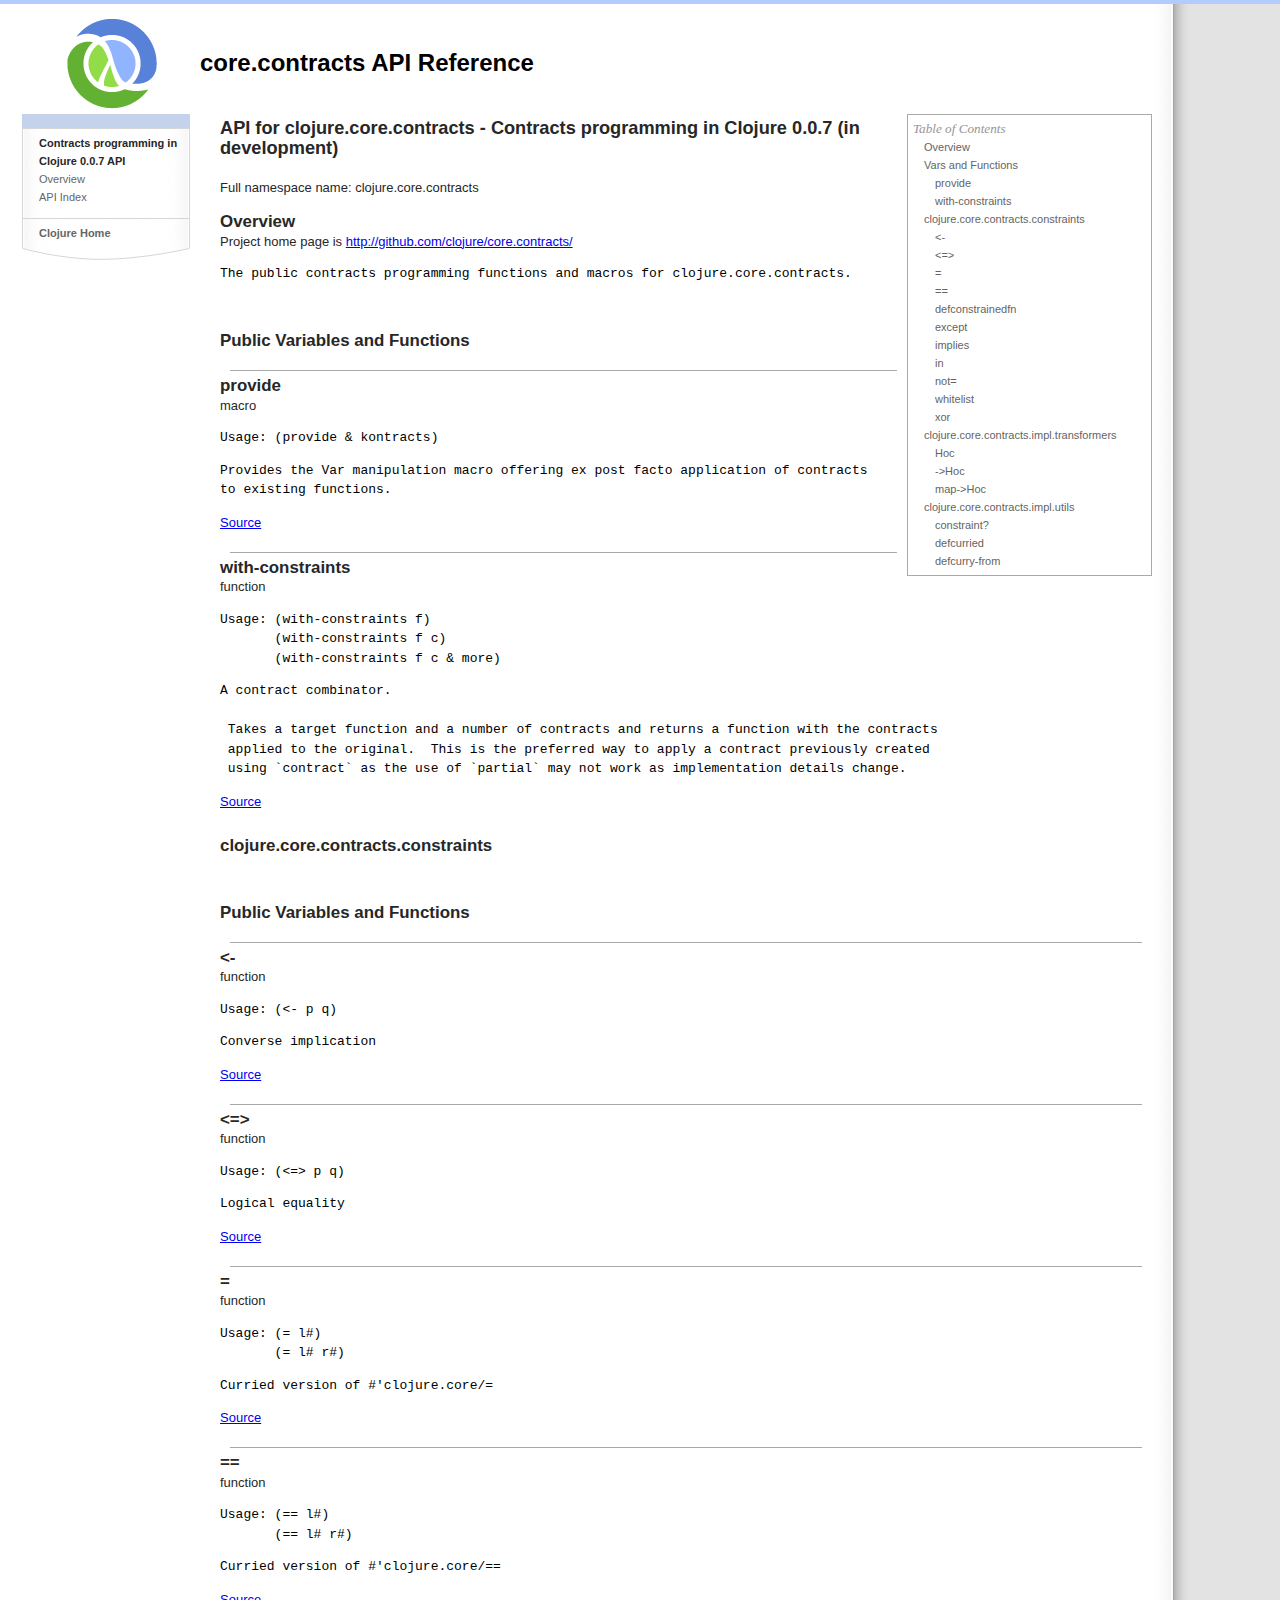
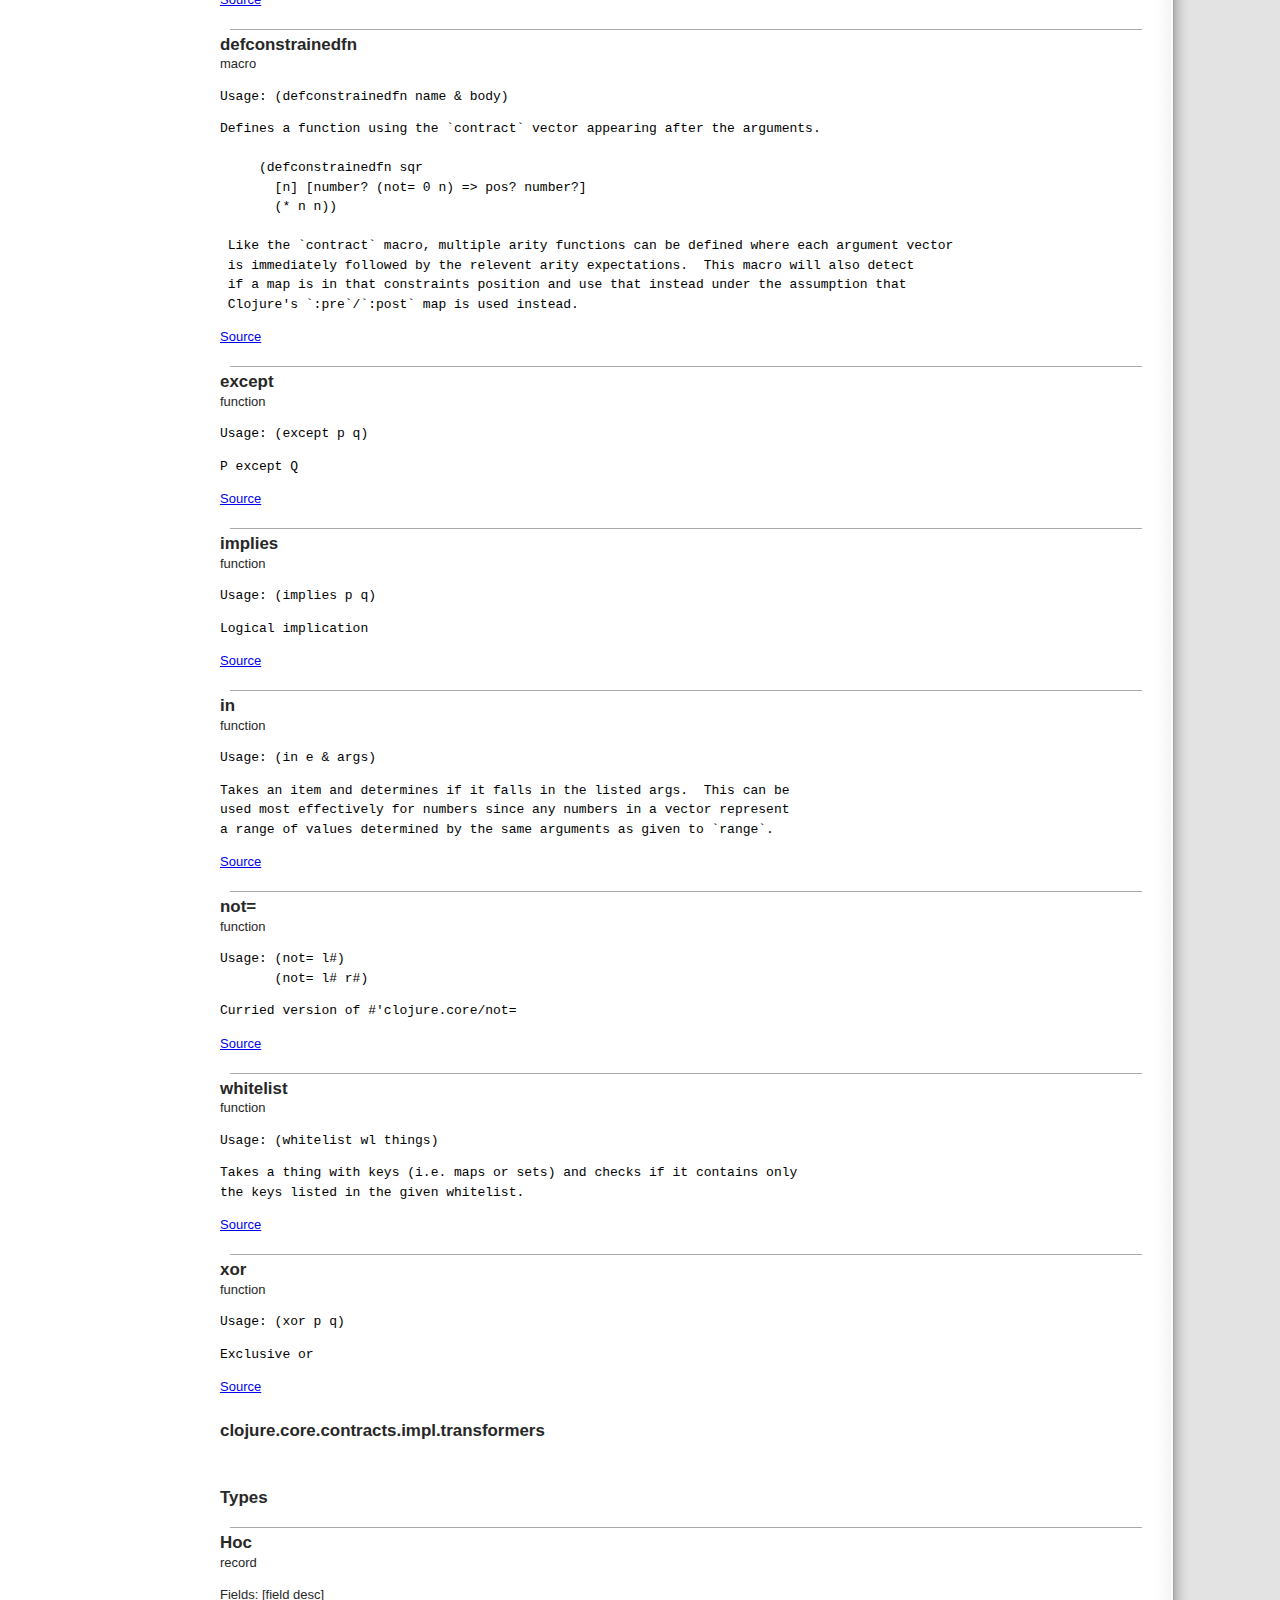
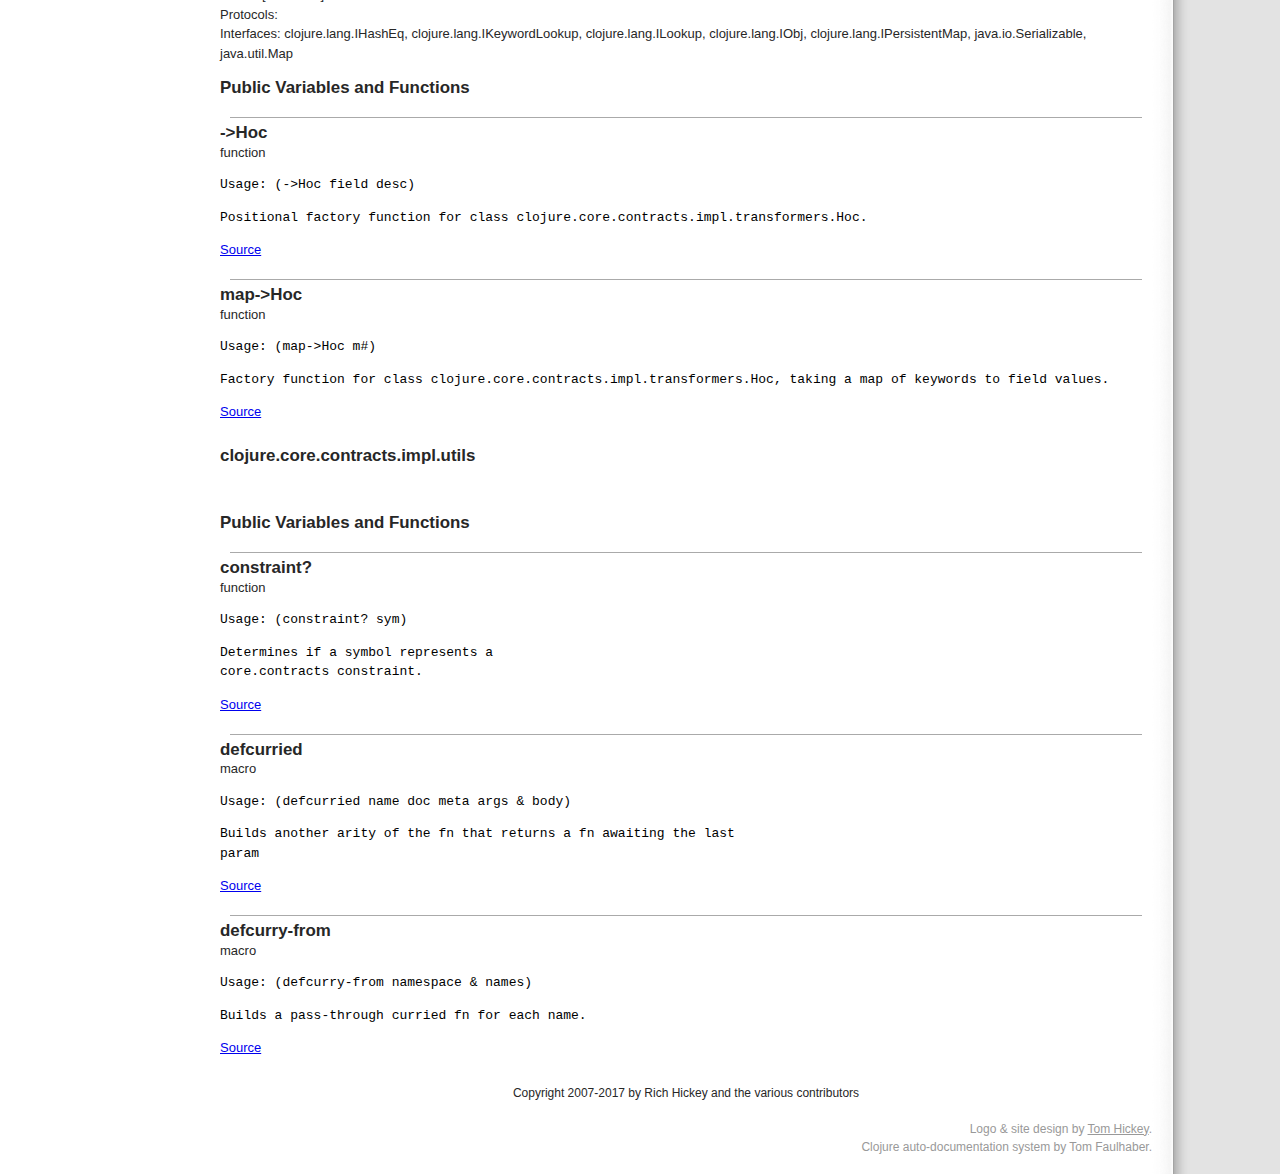
==== commit 506fe324: "Autodoc commit for master/fe8ff0e2" ====
--- a/index.html
+++ b/index.html
@@ -451,7 +451,7 @@
           </div>
 	</div>
 	<div id="foot">
-	  <div id="copyright" style="text-align: center;">Copyright 2007-2016 by Rich Hickey and the various contributors</div>
+	  <div id="copyright" style="text-align: center;">Copyright 2007-2017 by Rich Hickey and the various contributors</div>
 	</div>
       </div>
       <div id="DesignedBy">Logo &amp; site design by <a href="http://www.tomhickey.com" title="Visit Tom Hickey's website.">Tom Hickey</a>.<br />
